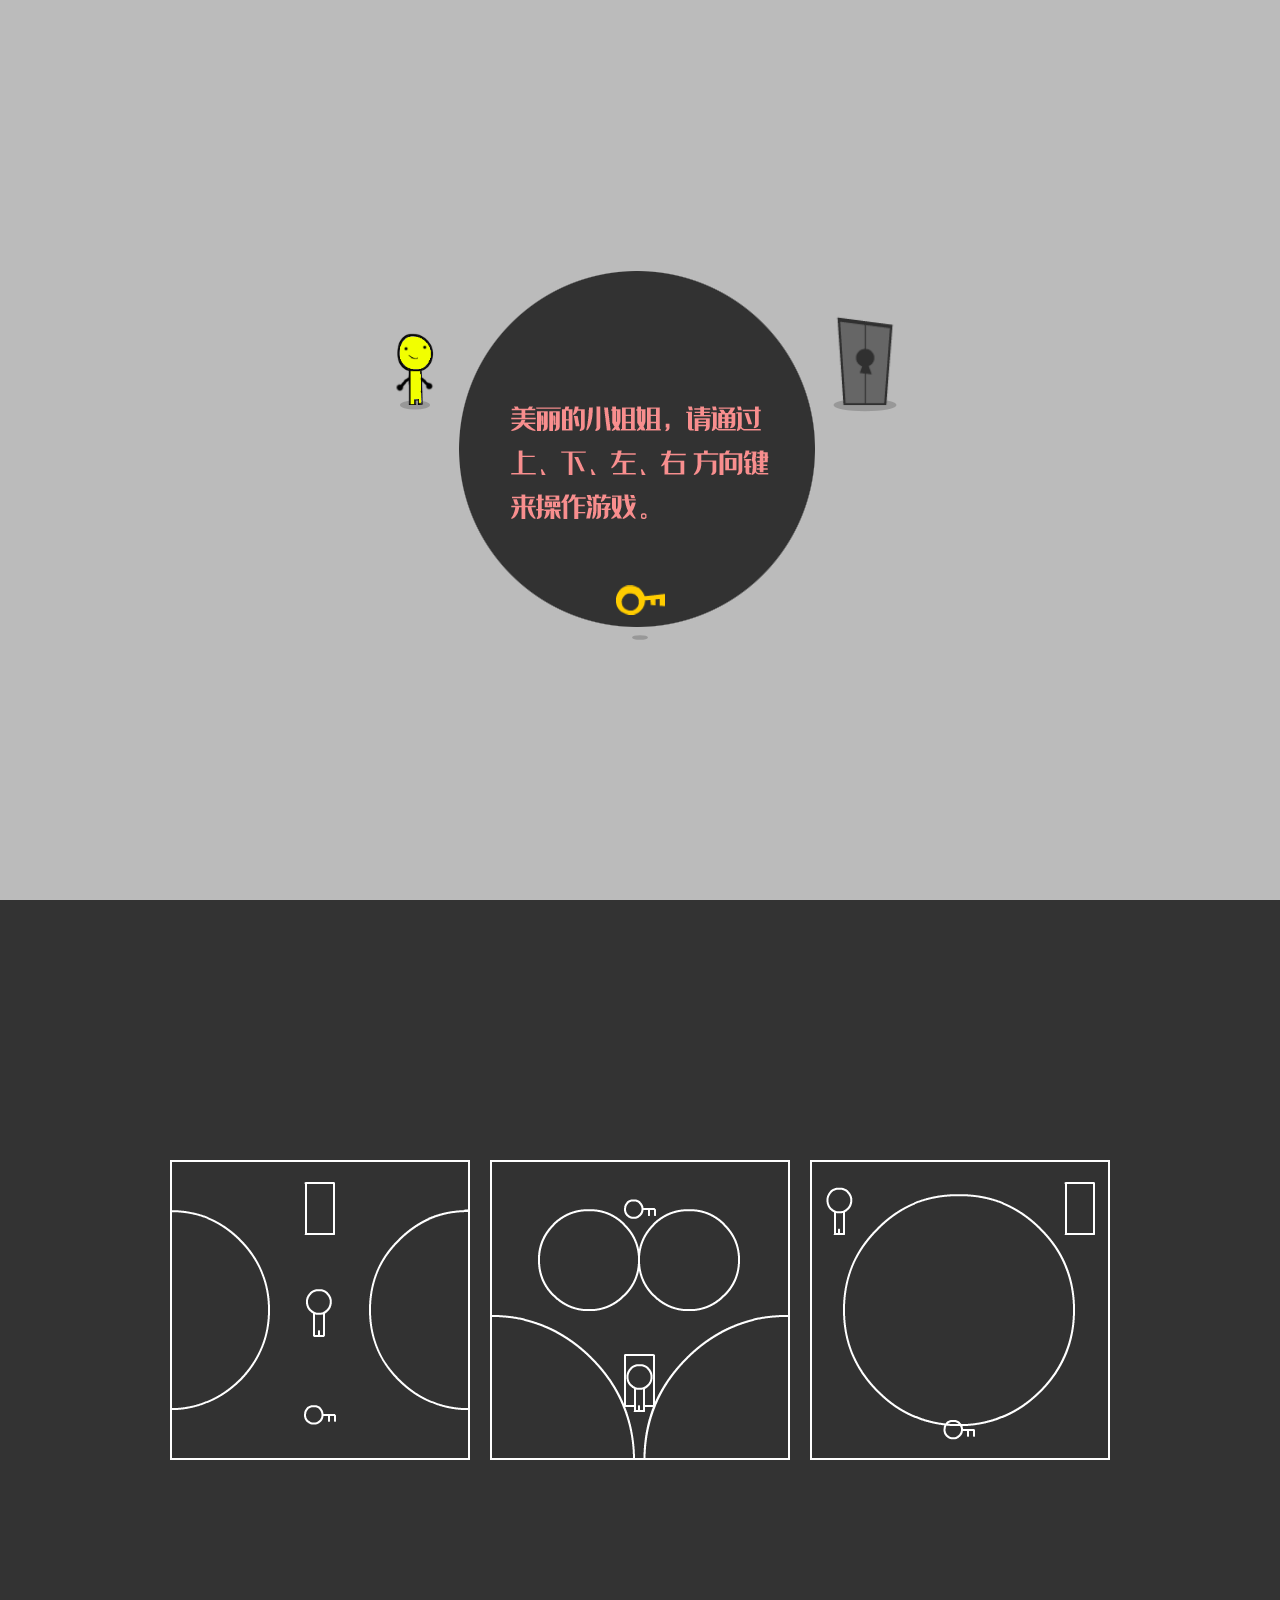
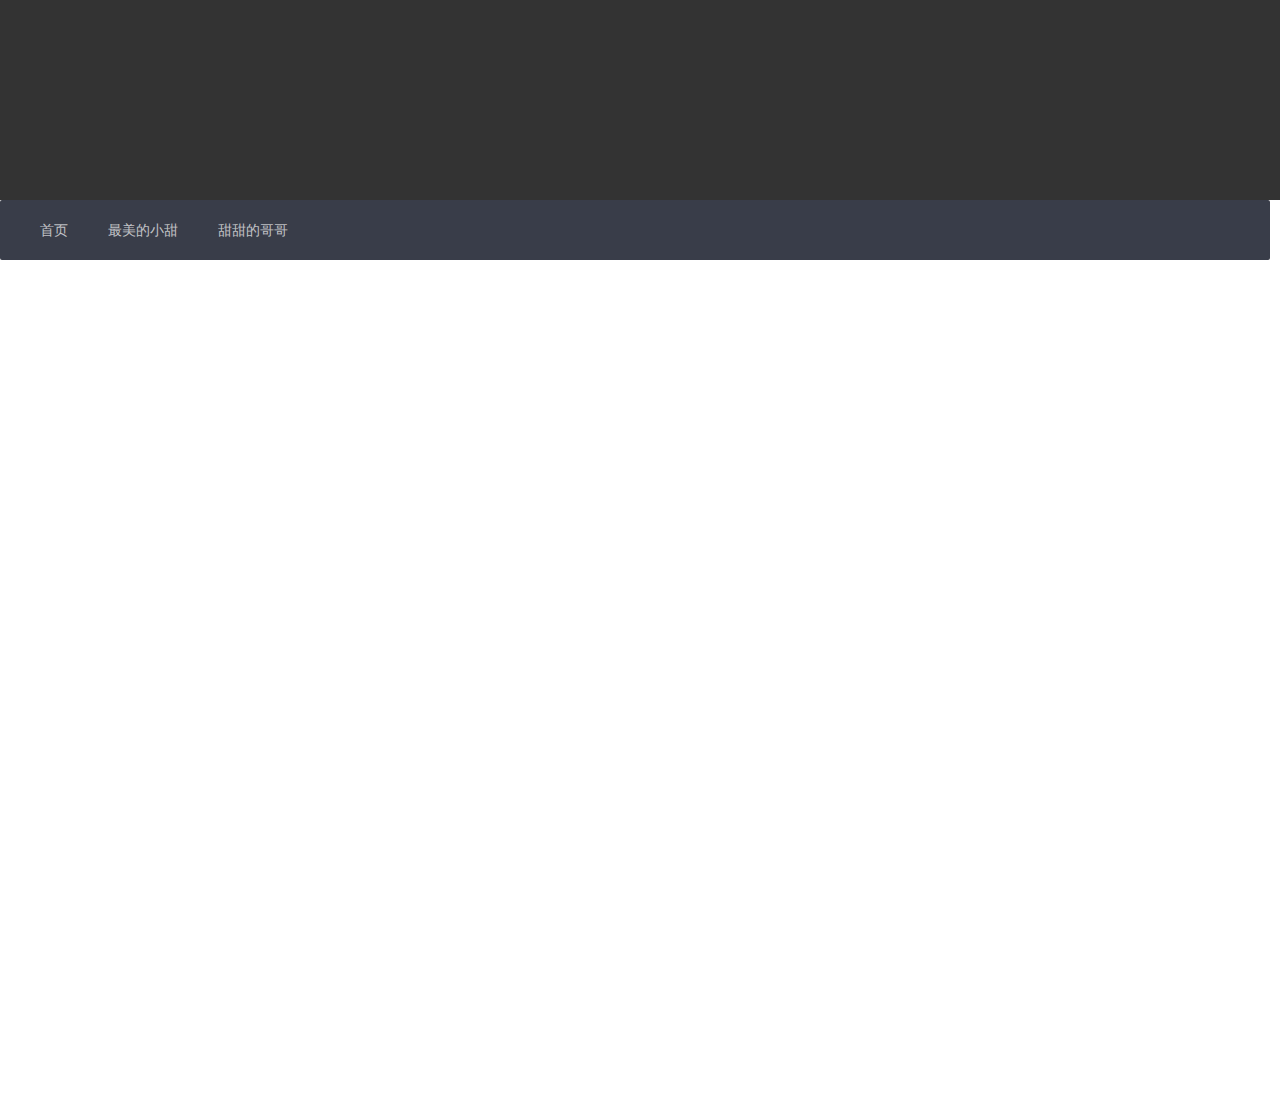
==== index.html @ affdd391 "🎉完成网站的第一天" ====
<!DOCTYPE html>
<html lang="en">

<head>
  <meta charset="UTF-8" />
  <meta http-equiv="X-UA-Compatible" content="IE=edge" />
  <meta name="viewport" content="width=device-width, initial-scale=1.0" />
  <link rel="shortcut icon" href="./image/王馨怡logo.png" />
  <title>
    宇宙无敌天上地下绝无仅有的最最最最可爱到爆的大宝贝是最棒的王馨怡
  </title>
  <link rel="stylesheet" href="./css/global.css" />
  <link rel="stylesheet" href="lib/layui/css/layui.css" />
  <!-- 小游戏音效 -->
  <link rel="stylesheet" type="text/css" href="css/index.css">
  <script src="./lib/jquery.js"></script>
  <script src="./lib/layui/layui.js"></script>
  <style>
    body {
      width: 100%;
      height: 100vh;
    }
  </style>
</head>

<body>
  <div id="loading">
    <div>小游戏即将开始</div>
  </div>

  <div id="whole_container">

    <div id="screen_one">
      <canvas id="canvas_intro"></canvas>
    </div>

    <div id="screen_two">
      <div id="canvas_container">

        <canvas id="canvas_1" width="300" height="380"></canvas>
        <canvas id="canvas_2" width="300" height="380"></canvas>
        <canvas id="canvas_3" width="300" height="380" style="margin:0"></canvas>

        <div id="valentines_text"></div>
        <div id="rewind_text">回放中...</div>
        <div id="replay_text">播放...</div>

      </div>
    </div>
    <!-- 自定义页面 -->
    <div id="screen_three">

      <div id="end_container">
        <input style="display:none;" id="your_message"></input>
        <input style="display:none;" id="your_link"></input>
        <!-- 头部 -->
        <header>
          <ul class="layui-nav" lay-filter="demo" style="margin-right: 10px">
            <li class="layui-nav-item"><a href="javascript:;">首页</a></li>
            <li class="layui-nav-item"><a href="javascript:;">最美的小甜</a></li>
            <li class="layui-nav-item"><a href="javascript:;">甜甜的哥哥</a></li>
          </ul>
        </header>
        <!-- 内容区 -->
        <main></main>
      </div>
    </div>

  </div>

  <script>
    layui.use('element', function () {
      var element = layui.element
      //监听导航点击
      element.on('nav(demo)', function (elem) {
        console.log(elem) //得到当前点击的DOM对象
      })
    })
  </script>
  <script src="js/Key.js"></script>
  <script src="js/game.js"></script>
  <script src="js/popup.js"></script>
  <script src="js/soundjs-0.6.0.min.js"></script>
</body>

</html>
---- css/global.css ----
/*
* 1. 在所有浏览器中更正行高。 
* 2. 防止在i0S中更改方向后调整字体大小。
 */
 html {
  line-height: 1.15;
  /* 1 */
  -webkit-text-size-adjust: 100%;
  /* 2 */
}

/* Sections
   ========================================================================== */

/*
  * 在所有浏览器中删除边距。
 */
body {
  margin: 0;
}

/*
 * 在IE中一致地渲染`main`元素。
 */
main {
  display: block;
}

/*
  * 更正`section`中`h1`元素的字体大小和边距， 
  * Chrome，Firefox和Safari中的“文章”上下文。
 */
h1 {
  font-size: 2em;
  margin: 0.67em 0;
}

/* Grouping content
   ========================================================================== */

/*
  * 1.在 Firefox 中添加正确的框大小。 
  * 2.在Edge和IE中显示溢出。
 */
hr {
  box-sizing: content-box;
  /* 1 */
  height: 0;
  /* 1 */
  overflow: visible;
  /* 2 */
}

/*
  * 1.在所有浏览器中更正字体大小的继承和缩放。 
  * 2.在所有浏览器中更正奇数的“ em”字体大小。
 */
pre {
  font-family: monospace, monospace;
  /* 1 */
  font-size: 1em;
  /* 2 */
}

/* Text-level semantics
   ========================================================================== */

/*
 * 删除IE 10中活动链接上的灰色背景
 */
a {
  background-color: transparent;
}

/*
  * 1.移除Chrome 57-中的底部边框 
  * 2.在Chrome，Edge，IE，Opera和Safari中添加正确的文本修饰。
 */
abbr[title] {
  border-bottom: none;
  /* 1 */
  text-decoration: underline;
  /* 2 */
  text-decoration: underline dotted;
  /* 2 */
}

/*
 * 在Chrome，Edge和Safari中添加正确的字体粗细。
 */
b,
strong {
  font-weight: bolder;
}

/*
  * 1.在所有浏览器中更正字体大小的继承和缩放。 
  * 2.在所有浏览器中更正奇数的“ em”字体大小。
 */
code,
kbd,
samp {
  font-family: monospace, monospace;
  /* 1 */
  font-size: 1em;
  /* 2 */
}

/**
 * 在所有浏览器中添加正确的字体大小。
 */
small {
  font-size: 80%;
}

/*
  * 防止`sub`和`sup`元素影响行的高度 
  * 所有浏览器。
 */
sub,
sup {
  font-size: 75%;
  line-height: 0;
  position: relative;
  vertical-align: baseline;
}

sub {
  bottom: -0.25em;
}

sup {
  top: -0.5em;
}

/* Embedded content
   ========================================================================== */

/*
 * 删除IE 10中链接内的图像上的边框。
 */
img {
  border-style: none;
}

/* Forms
   ========================================================================== */

/*
  * 1.在所有浏览器中更改字体样式。 
  * 2.删除Firefox和Safari中的边距。
 */
button,
input,
optgroup,
select,
textarea {
  font-family: inherit;
  /* 1 */
  font-size: 100%;
  /* 1 */
  line-height: 1.15;
  /* 1 */
  margin: 0;
  /* 2 */
}

/*
  * 显示IE中的溢出。 
  * 1.在Edge中显示溢出
 */
button,
input {
  /* 1 */
  overflow: visible;
}

/*
  * 删除Edge，Firefox和IE中文本转换的继承。 
  * 1.删除Firefox中文本转换的继承。
 */
button,
select {
  /* 1 */
  text-transform: none;
}

/*
 * 纠正无法在iOS和Safari中设置可点击类型的样式的问题。
 */
button,
[type="button"],
[type="reset"],
[type="submit"] {
  -webkit-appearance: button;
}

/*
 * 在Firefox中删除内部边框和填充。
 */
button::-moz-focus-inner,
[type="button"]::-moz-focus-inner,
[type="reset"]::-moz-focus-inner,
[type="submit"]::-moz-focus-inner {
  border-style: none;
  padding: 0;
}

/*
 * 恢复以前的规则未设置的焦点样式。
 */
button:-moz-focusring,
[type="button"]:-moz-focusring,
[type="reset"]:-moz-focusring,
[type="submit"]:-moz-focusring {
  outline: 1px dotted ButtonText;
}

/*
 * 更正Firefox中的填充。
 */
fieldset {
  padding: 0.35em 0.75em 0.625em;
}

/*
  * 1.更正Edge和IE中的文字换行。 
  * 2.纠正IE中来自“ fieldset”元素的颜色继承。 
  * 3.删除填充，使开发人员在归零时不会被抓住 
  * 所有浏览器中的`fieldset`元素。
 */
legend {
  box-sizing: border-box;
  /* 1 */
  color: inherit;
  /* 2 */
  display: table;
  /* 1 */
  max-width: 100%;
  /* 1 */
  padding: 0;
  /* 3 */
  white-space: normal;
  /* 1 */
}

/*
 * 在Chrome，Firefox和Opera中添加正确的垂直对齐方式。
 */
progress {
  vertical-align: baseline;
}

/*
 * 删除IE 10+中的默认垂直滚动条
 */
textarea {
  overflow: auto;
}

/*
  * 1.在IE 10中添加正确的框大小。 
  * 2.删除IE 10中的填充。
 */
[type="checkbox"],
[type="radio"] {
  box-sizing: border-box;
  /* 1 */
  padding: 0;
  /* 2 */
}

/*
 * 在Chrome中更正递增和递减按钮的光标样式。
 */
[type="number"]::-webkit-inner-spin-button,
[type="number"]::-webkit-outer-spin-button {
  height: auto;
}

/*
  * 1.纠正Chrome和Safari中的奇怪外观。 
  * 2.在Safari中更正轮廓样式。
 */
[type="search"] {
  -webkit-appearance: textfield;
  /* 1 */
  outline-offset: -2px;
  /* 2 */
}

/*
 * 在macOS上的Chrome和Safari中删除内部填充
 */
[type="search"]::-webkit-search-decoration {
  -webkit-appearance: none;
}

/*
  * 1.纠正了无法在iOS和Safari中设置可点击类型的样式的问题。 
  * 2.在Safari中将字体属性更改为`inherit`
 */
::-webkit-file-upload-button {
  -webkit-appearance: button;
  /* 1 */
  font: inherit;
  /* 2 */
}

/* Interactive
   ========================================================================== */

/*
 * 在Edge，IE 10+和Firefox中添加正确的显示.
 */
details {
  display: block;
}

/*
 * 在所有浏览器中添加正确的显示.
 */
summary {
  display: list-item;
}

/* Misc
   ========================================================================== */

/*
 * 在IE 10+中添加正确的显示
 */
template {
  display: none;
}

/*
 * 在IE 10中添加正确的显示。
 */
[hidden] {
  display: none;
}
---- lib/layui/css/layui.css ----
/** layui-v2.5.7 MIT License */
 .layui-inline,img{display:inline-block;vertical-align:middle}h1,h2,h3,h4,h5,h6{font-weight:400}.layui-edge,.layui-header,.layui-inline,.layui-main{position:relative}.layui-body,.layui-edge,.layui-elip{overflow:hidden}.layui-btn,.layui-edge,.layui-inline,img{vertical-align:middle}.layui-btn,.layui-disabled,.layui-icon,.layui-unselect{-moz-user-select:none;-webkit-user-select:none;-ms-user-select:none}.layui-elip,.layui-form-checkbox span,.layui-form-pane .layui-form-label{text-overflow:ellipsis;white-space:nowrap}.layui-breadcrumb,.layui-tree-btnGroup{visibility:hidden}blockquote,body,button,dd,div,dl,dt,form,h1,h2,h3,h4,h5,h6,input,li,ol,p,pre,td,textarea,th,ul{margin:0;padding:0;-webkit-tap-highlight-color:rgba(0,0,0,0)}a:active,a:hover{outline:0}img{border:none}li{list-style:none}table{border-collapse:collapse;border-spacing:0}h4,h5,h6{font-size:100%}button,input,optgroup,option,select,textarea{font-family:inherit;font-size:inherit;font-style:inherit;font-weight:inherit;outline:0}pre{white-space:pre-wrap;white-space:-moz-pre-wrap;white-space:-pre-wrap;white-space:-o-pre-wrap;word-wrap:break-word}body{line-height:24px;font:14px Helvetica Neue,Helvetica,PingFang SC,Tahoma,Arial,sans-serif}hr{height:1px;margin:10px 0;border:0;clear:both}a{color:#333;text-decoration:none}a:hover{color:#777}a cite{font-style:normal;*cursor:pointer}.layui-border-box,.layui-border-box *{box-sizing:border-box}.layui-box,.layui-box *{box-sizing:content-box}.layui-clear{clear:both;*zoom:1}.layui-clear:after{content:'\20';clear:both;*zoom:1;display:block;height:0}.layui-inline{*display:inline;*zoom:1}.layui-edge{display:inline-block;width:0;height:0;border-width:6px;border-style:dashed;border-color:transparent}.layui-edge-top{top:-4px;border-bottom-color:#999;border-bottom-style:solid}.layui-edge-right{border-left-color:#999;border-left-style:solid}.layui-edge-bottom{top:2px;border-top-color:#999;border-top-style:solid}.layui-edge-left{border-right-color:#999;border-right-style:solid}.layui-disabled,.layui-disabled:hover{color:#d2d2d2!important;cursor:not-allowed!important}.layui-circle{border-radius:100%}.layui-show{display:block!important}.layui-hide{display:none!important}@font-face{font-family:layui-icon;src:url(../font/iconfont.eot?v=256);src:url(../font/iconfont.eot?v=256#iefix) format('embedded-opentype'),url(../font/iconfont.woff2?v=256) format('woff2'),url(../font/iconfont.woff?v=256) format('woff'),url(../font/iconfont.ttf?v=256) format('truetype'),url(../font/iconfont.svg?v=256#layui-icon) format('svg')}.layui-icon{font-family:layui-icon!important;font-size:16px;font-style:normal;-webkit-font-smoothing:antialiased;-moz-osx-font-smoothing:grayscale}.layui-icon-reply-fill:before{content:"\e611"}.layui-icon-set-fill:before{content:"\e614"}.layui-icon-menu-fill:before{content:"\e60f"}.layui-icon-search:before{content:"\e615"}.layui-icon-share:before{content:"\e641"}.layui-icon-set-sm:before{content:"\e620"}.layui-icon-engine:before{content:"\e628"}.layui-icon-close:before{content:"\1006"}.layui-icon-close-fill:before{content:"\1007"}.layui-icon-chart-screen:before{content:"\e629"}.layui-icon-star:before{content:"\e600"}.layui-icon-circle-dot:before{content:"\e617"}.layui-icon-chat:before{content:"\e606"}.layui-icon-release:before{content:"\e609"}.layui-icon-list:before{content:"\e60a"}.layui-icon-chart:before{content:"\e62c"}.layui-icon-ok-circle:before{content:"\1005"}.layui-icon-layim-theme:before{content:"\e61b"}.layui-icon-table:before{content:"\e62d"}.layui-icon-right:before{content:"\e602"}.layui-icon-left:before{content:"\e603"}.layui-icon-cart-simple:before{content:"\e698"}.layui-icon-face-cry:before{content:"\e69c"}.layui-icon-face-smile:before{content:"\e6af"}.layui-icon-survey:before{content:"\e6b2"}.layui-icon-tree:before{content:"\e62e"}.layui-icon-ie:before{content:"\e7bb"}.layui-icon-upload-circle:before{content:"\e62f"}.layui-icon-add-circle:before{content:"\e61f"}.layui-icon-download-circle:before{content:"\e601"}.layui-icon-templeate-1:before{content:"\e630"}.layui-icon-util:before{content:"\e631"}.layui-icon-face-surprised:before{content:"\e664"}.layui-icon-edit:before{content:"\e642"}.layui-icon-speaker:before{content:"\e645"}.layui-icon-down:before{content:"\e61a"}.layui-icon-file:before{content:"\e621"}.layui-icon-layouts:before{content:"\e632"}.layui-icon-rate-half:before{content:"\e6c9"}.layui-icon-add-circle-fine:before{content:"\e608"}.layui-icon-prev-circle:before{content:"\e633"}.layui-icon-read:before{content:"\e705"}.layui-icon-404:before{content:"\e61c"}.layui-icon-carousel:before{content:"\e634"}.layui-icon-help:before{content:"\e607"}.layui-icon-code-circle:before{content:"\e635"}.layui-icon-windows:before{content:"\e67f"}.layui-icon-water:before{content:"\e636"}.layui-icon-username:before{content:"\e66f"}.layui-icon-find-fill:before{content:"\e670"}.layui-icon-about:before{content:"\e60b"}.layui-icon-location:before{content:"\e715"}.layui-icon-up:before{content:"\e619"}.layui-icon-pause:before{content:"\e651"}.layui-icon-date:before{content:"\e637"}.layui-icon-layim-uploadfile:before{content:"\e61d"}.layui-icon-delete:before{content:"\e640"}.layui-icon-play:before{content:"\e652"}.layui-icon-top:before{content:"\e604"}.layui-icon-firefox:before{content:"\e686"}.layui-icon-friends:before{content:"\e612"}.layui-icon-refresh-3:before{content:"\e9aa"}.layui-icon-ok:before{content:"\e605"}.layui-icon-layer:before{content:"\e638"}.layui-icon-face-smile-fine:before{content:"\e60c"}.layui-icon-dollar:before{content:"\e659"}.layui-icon-group:before{content:"\e613"}.layui-icon-layim-download:before{content:"\e61e"}.layui-icon-picture-fine:before{content:"\e60d"}.layui-icon-link:before{content:"\e64c"}.layui-icon-diamond:before{content:"\e735"}.layui-icon-log:before{content:"\e60e"}.layui-icon-key:before{content:"\e683"}.layui-icon-rate-solid:before{content:"\e67a"}.layui-icon-fonts-del:before{content:"\e64f"}.layui-icon-unlink:before{content:"\e64d"}.layui-icon-fonts-clear:before{content:"\e639"}.layui-icon-triangle-r:before{content:"\e623"}.layui-icon-circle:before{content:"\e63f"}.layui-icon-radio:before{content:"\e643"}.layui-icon-align-center:before{content:"\e647"}.layui-icon-align-right:before{content:"\e648"}.layui-icon-align-left:before{content:"\e649"}.layui-icon-loading-1:before{content:"\e63e"}.layui-icon-return:before{content:"\e65c"}.layui-icon-fonts-strong:before{content:"\e62b"}.layui-icon-upload:before{content:"\e67c"}.layui-icon-dialogue:before{content:"\e63a"}.layui-icon-video:before{content:"\e6ed"}.layui-icon-headset:before{content:"\e6fc"}.layui-icon-cellphone-fine:before{content:"\e63b"}.layui-icon-add-1:before{content:"\e654"}.layui-icon-face-smile-b:before{content:"\e650"}.layui-icon-fonts-html:before{content:"\e64b"}.layui-icon-screen-full:before{content:"\e622"}.layui-icon-form:before{content:"\e63c"}.layui-icon-cart:before{content:"\e657"}.layui-icon-camera-fill:before{content:"\e65d"}.layui-icon-tabs:before{content:"\e62a"}.layui-icon-heart-fill:before{content:"\e68f"}.layui-icon-fonts-code:before{content:"\e64e"}.layui-icon-ios:before{content:"\e680"}.layui-icon-at:before{content:"\e687"}.layui-icon-fire:before{content:"\e756"}.layui-icon-set:before{content:"\e716"}.layui-icon-fonts-u:before{content:"\e646"}.layui-icon-triangle-d:before{content:"\e625"}.layui-icon-tips:before{content:"\e702"}.layui-icon-picture:before{content:"\e64a"}.layui-icon-more-vertical:before{content:"\e671"}.layui-icon-bluetooth:before{content:"\e689"}.layui-icon-flag:before{content:"\e66c"}.layui-icon-loading:before{content:"\e63d"}.layui-icon-fonts-i:before{content:"\e644"}.layui-icon-refresh-1:before{content:"\e666"}.layui-icon-rmb:before{content:"\e65e"}.layui-icon-addition:before{content:"\e624"}.layui-icon-home:before{content:"\e68e"}.layui-icon-time:before{content:"\e68d"}.layui-icon-user:before{content:"\e770"}.layui-icon-notice:before{content:"\e667"}.layui-icon-chrome:before{content:"\e68a"}.layui-icon-edge:before{content:"\e68b"}.layui-icon-login-weibo:before{content:"\e675"}.layui-icon-voice:before{content:"\e688"}.layui-icon-upload-drag:before{content:"\e681"}.layui-icon-login-qq:before{content:"\e676"}.layui-icon-snowflake:before{content:"\e6b1"}.layui-icon-heart:before{content:"\e68c"}.layui-icon-logout:before{content:"\e682"}.layui-icon-file-b:before{content:"\e655"}.layui-icon-template:before{content:"\e663"}.layui-icon-transfer:before{content:"\e691"}.layui-icon-auz:before{content:"\e672"}.layui-icon-console:before{content:"\e665"}.layui-icon-app:before{content:"\e653"}.layui-icon-prev:before{content:"\e65a"}.layui-icon-website:before{content:"\e7ae"}.layui-icon-next:before{content:"\e65b"}.layui-icon-component:before{content:"\e857"}.layui-icon-android:before{content:"\e684"}.layui-icon-more:before{content:"\e65f"}.layui-icon-login-wechat:before{content:"\e677"}.layui-icon-shrink-right:before{content:"\e668"}.layui-icon-spread-left:before{content:"\e66b"}.layui-icon-camera:before{content:"\e660"}.layui-icon-note:before{content:"\e66e"}.layui-icon-refresh:before{content:"\e669"}.layui-icon-female:before{content:"\e661"}.layui-icon-male:before{content:"\e662"}.layui-icon-screen-restore:before{content:"\e758"}.layui-icon-password:before{content:"\e673"}.layui-icon-senior:before{content:"\e674"}.layui-icon-theme:before{content:"\e66a"}.layui-icon-tread:before{content:"\e6c5"}.layui-icon-praise:before{content:"\e6c6"}.layui-icon-star-fill:before{content:"\e658"}.layui-icon-rate:before{content:"\e67b"}.layui-icon-template-1:before{content:"\e656"}.layui-icon-vercode:before{content:"\e679"}.layui-icon-service:before{content:"\e626"}.layui-icon-cellphone:before{content:"\e678"}.layui-icon-print:before{content:"\e66d"}.layui-icon-cols:before{content:"\e610"}.layui-icon-wifi:before{content:"\e7e0"}.layui-icon-export:before{content:"\e67d"}.layui-icon-rss:before{content:"\e808"}.layui-icon-slider:before{content:"\e714"}.layui-icon-email:before{content:"\e618"}.layui-icon-subtraction:before{content:"\e67e"}.layui-icon-mike:before{content:"\e6dc"}.layui-icon-light:before{content:"\e748"}.layui-icon-gift:before{content:"\e627"}.layui-icon-mute:before{content:"\e685"}.layui-icon-reduce-circle:before{content:"\e616"}.layui-icon-music:before{content:"\e690"}.layui-main{width:1140px;margin:0 auto}.layui-header{z-index:1000;height:60px}.layui-header a:hover{transition:all .5s;-webkit-transition:all .5s}.layui-side{position:fixed;left:0;top:0;bottom:0;z-index:999;width:200px;overflow-x:hidden}.layui-side-scroll{position:relative;width:220px;height:100%;overflow-x:hidden}.layui-body{position:absolute;left:200px;right:0;top:0;bottom:0;z-index:998;width:auto;overflow-y:auto;box-sizing:border-box}.layui-layout-body{overflow:hidden}.layui-layout-admin .layui-header{background-color:#23262E}.layui-layout-admin .layui-side{top:60px;width:200px;overflow-x:hidden}.layui-layout-admin .layui-body{position:fixed;top:60px;bottom:44px}.layui-layout-admin .layui-main{width:auto;margin:0 15px}.layui-layout-admin .layui-footer{position:fixed;left:200px;right:0;bottom:0;height:44px;line-height:44px;padding:0 15px;background-color:#eee}.layui-layout-admin .layui-logo{position:absolute;left:0;top:0;width:200px;height:100%;line-height:60px;text-align:center;color:#009688;font-size:16px}.layui-layout-admin .layui-header .layui-nav{background:0 0}.layui-layout-left{position:absolute!important;left:200px;top:0}.layui-layout-right{position:absolute!important;right:0;top:0}.layui-container{position:relative;margin:0 auto;padding:0 15px;box-sizing:border-box}.layui-fluid{position:relative;margin:0 auto;padding:0 15px}.layui-row:after,.layui-row:before{content:'';display:block;clear:both}.layui-col-lg1,.layui-col-lg10,.layui-col-lg11,.layui-col-lg12,.layui-col-lg2,.layui-col-lg3,.layui-col-lg4,.layui-col-lg5,.layui-col-lg6,.layui-col-lg7,.layui-col-lg8,.layui-col-lg9,.layui-col-md1,.layui-col-md10,.layui-col-md11,.layui-col-md12,.layui-col-md2,.layui-col-md3,.layui-col-md4,.layui-col-md5,.layui-col-md6,.layui-col-md7,.layui-col-md8,.layui-col-md9,.layui-col-sm1,.layui-col-sm10,.layui-col-sm11,.layui-col-sm12,.layui-col-sm2,.layui-col-sm3,.layui-col-sm4,.layui-col-sm5,.layui-col-sm6,.layui-col-sm7,.layui-col-sm8,.layui-col-sm9,.layui-col-xs1,.layui-col-xs10,.layui-col-xs11,.layui-col-xs12,.layui-col-xs2,.layui-col-xs3,.layui-col-xs4,.layui-col-xs5,.layui-col-xs6,.layui-col-xs7,.layui-col-xs8,.layui-col-xs9{position:relative;display:block;box-sizing:border-box}.layui-col-xs1,.layui-col-xs10,.layui-col-xs11,.layui-col-xs12,.layui-col-xs2,.layui-col-xs3,.layui-col-xs4,.layui-col-xs5,.layui-col-xs6,.layui-col-xs7,.layui-col-xs8,.layui-col-xs9{float:left}.layui-col-xs1{width:8.33333333%}.layui-col-xs2{width:16.66666667%}.layui-col-xs3{width:25%}.layui-col-xs4{width:33.33333333%}.layui-col-xs5{width:41.66666667%}.layui-col-xs6{width:50%}.layui-col-xs7{width:58.33333333%}.layui-col-xs8{width:66.66666667%}.layui-col-xs9{width:75%}.layui-col-xs10{width:83.33333333%}.layui-col-xs11{width:91.66666667%}.layui-col-xs12{width:100%}.layui-col-xs-offset1{margin-left:8.33333333%}.layui-col-xs-offset2{margin-left:16.66666667%}.layui-col-xs-offset3{margin-left:25%}.layui-col-xs-offset4{margin-left:33.33333333%}.layui-col-xs-offset5{margin-left:41.66666667%}.layui-col-xs-offset6{margin-left:50%}.layui-col-xs-offset7{margin-left:58.33333333%}.layui-col-xs-offset8{margin-left:66.66666667%}.layui-col-xs-offset9{margin-left:75%}.layui-col-xs-offset10{margin-left:83.33333333%}.layui-col-xs-offset11{margin-left:91.66666667%}.layui-col-xs-offset12{margin-left:100%}@media screen and (max-width:768px){.layui-hide-xs{display:none!important}.layui-show-xs-block{display:block!important}.layui-show-xs-inline{display:inline!important}.layui-show-xs-inline-block{display:inline-block!important}}@media screen and (min-width:768px){.layui-container{width:750px}.layui-hide-sm{display:none!important}.layui-show-sm-block{display:block!important}.layui-show-sm-inline{display:inline!important}.layui-show-sm-inline-block{display:inline-block!important}.layui-col-sm1,.layui-col-sm10,.layui-col-sm11,.layui-col-sm12,.layui-col-sm2,.layui-col-sm3,.layui-col-sm4,.layui-col-sm5,.layui-col-sm6,.layui-col-sm7,.layui-col-sm8,.layui-col-sm9{float:left}.layui-col-sm1{width:8.33333333%}.layui-col-sm2{width:16.66666667%}.layui-col-sm3{width:25%}.layui-col-sm4{width:33.33333333%}.layui-col-sm5{width:41.66666667%}.layui-col-sm6{width:50%}.layui-col-sm7{width:58.33333333%}.layui-col-sm8{width:66.66666667%}.layui-col-sm9{width:75%}.layui-col-sm10{width:83.33333333%}.layui-col-sm11{width:91.66666667%}.layui-col-sm12{width:100%}.layui-col-sm-offset1{margin-left:8.33333333%}.layui-col-sm-offset2{margin-left:16.66666667%}.layui-col-sm-offset3{margin-left:25%}.layui-col-sm-offset4{margin-left:33.33333333%}.layui-col-sm-offset5{margin-left:41.66666667%}.layui-col-sm-offset6{margin-left:50%}.layui-col-sm-offset7{margin-left:58.33333333%}.layui-col-sm-offset8{margin-left:66.66666667%}.layui-col-sm-offset9{margin-left:75%}.layui-col-sm-offset10{margin-left:83.33333333%}.layui-col-sm-offset11{margin-left:91.66666667%}.layui-col-sm-offset12{margin-left:100%}}@media screen and (min-width:992px){.layui-container{width:970px}.layui-hide-md{display:none!important}.layui-show-md-block{display:block!important}.layui-show-md-inline{display:inline!important}.layui-show-md-inline-block{display:inline-block!important}.layui-col-md1,.layui-col-md10,.layui-col-md11,.layui-col-md12,.layui-col-md2,.layui-col-md3,.layui-col-md4,.layui-col-md5,.layui-col-md6,.layui-col-md7,.layui-col-md8,.layui-col-md9{float:left}.layui-col-md1{width:8.33333333%}.layui-col-md2{width:16.66666667%}.layui-col-md3{width:25%}.layui-col-md4{width:33.33333333%}.layui-col-md5{width:41.66666667%}.layui-col-md6{width:50%}.layui-col-md7{width:58.33333333%}.layui-col-md8{width:66.66666667%}.layui-col-md9{width:75%}.layui-col-md10{width:83.33333333%}.layui-col-md11{width:91.66666667%}.layui-col-md12{width:100%}.layui-col-md-offset1{margin-left:8.33333333%}.layui-col-md-offset2{margin-left:16.66666667%}.layui-col-md-offset3{margin-left:25%}.layui-col-md-offset4{margin-left:33.33333333%}.layui-col-md-offset5{margin-left:41.66666667%}.layui-col-md-offset6{margin-left:50%}.layui-col-md-offset7{margin-left:58.33333333%}.layui-col-md-offset8{margin-left:66.66666667%}.layui-col-md-offset9{margin-left:75%}.layui-col-md-offset10{margin-left:83.33333333%}.layui-col-md-offset11{margin-left:91.66666667%}.layui-col-md-offset12{margin-left:100%}}@media screen and (min-width:1200px){.layui-container{width:1170px}.layui-hide-lg{display:none!important}.layui-show-lg-block{display:block!important}.layui-show-lg-inline{display:inline!important}.layui-show-lg-inline-block{display:inline-block!important}.layui-col-lg1,.layui-col-lg10,.layui-col-lg11,.layui-col-lg12,.layui-col-lg2,.layui-col-lg3,.layui-col-lg4,.layui-col-lg5,.layui-col-lg6,.layui-col-lg7,.layui-col-lg8,.layui-col-lg9{float:left}.layui-col-lg1{width:8.33333333%}.layui-col-lg2{width:16.66666667%}.layui-col-lg3{width:25%}.layui-col-lg4{width:33.33333333%}.layui-col-lg5{width:41.66666667%}.layui-col-lg6{width:50%}.layui-col-lg7{width:58.33333333%}.layui-col-lg8{width:66.66666667%}.layui-col-lg9{width:75%}.layui-col-lg10{width:83.33333333%}.layui-col-lg11{width:91.66666667%}.layui-col-lg12{width:100%}.layui-col-lg-offset1{margin-left:8.33333333%}.layui-col-lg-offset2{margin-left:16.66666667%}.layui-col-lg-offset3{margin-left:25%}.layui-col-lg-offset4{margin-left:33.33333333%}.layui-col-lg-offset5{margin-left:41.66666667%}.layui-col-lg-offset6{margin-left:50%}.layui-col-lg-offset7{margin-left:58.33333333%}.layui-col-lg-offset8{margin-left:66.66666667%}.layui-col-lg-offset9{margin-left:75%}.layui-col-lg-offset10{margin-left:83.33333333%}.layui-col-lg-offset11{margin-left:91.66666667%}.layui-col-lg-offset12{margin-left:100%}}.layui-col-space1{margin:-.5px}.layui-col-space1>*{padding:.5px}.layui-col-space2{margin:-1px}.layui-col-space2>*{padding:1px}.layui-col-space4{margin:-2px}.layui-col-space4>*{padding:2px}.layui-col-space5{margin:-2.5px}.layui-col-space5>*{padding:2.5px}.layui-col-space6{margin:-3px}.layui-col-space6>*{padding:3px}.layui-col-space8{margin:-4px}.layui-col-space8>*{padding:4px}.layui-col-space10{margin:-5px}.layui-col-space10>*{padding:5px}.layui-col-space12{margin:-6px}.layui-col-space12>*{padding:6px}.layui-col-space14{margin:-7px}.layui-col-space14>*{padding:7px}.layui-col-space15{margin:-7.5px}.layui-col-space15>*{padding:7.5px}.layui-col-space16{margin:-8px}.layui-col-space16>*{padding:8px}.layui-col-space18{margin:-9px}.layui-col-space18>*{padding:9px}.layui-col-space20{margin:-10px}.layui-col-space20>*{padding:10px}.layui-col-space22{margin:-11px}.layui-col-space22>*{padding:11px}.layui-col-space24{margin:-12px}.layui-col-space24>*{padding:12px}.layui-col-space25{margin:-12.5px}.layui-col-space25>*{padding:12.5px}.layui-col-space26{margin:-13px}.layui-col-space26>*{padding:13px}.layui-col-space28{margin:-14px}.layui-col-space28>*{padding:14px}.layui-col-space30{margin:-15px}.layui-col-space30>*{padding:15px}.layui-btn,.layui-input,.layui-select,.layui-textarea,.layui-upload-button{outline:0;-webkit-appearance:none;transition:all .3s;-webkit-transition:all .3s;box-sizing:border-box}.layui-elem-quote{margin-bottom:10px;padding:15px;line-height:22px;border-left:5px solid #009688;border-radius:0 2px 2px 0;background-color:#f2f2f2}.layui-quote-nm{border-style:solid;border-width:1px 1px 1px 5px;background:0 0}.layui-elem-field{margin-bottom:10px;padding:0;border-width:1px;border-style:solid}.layui-elem-field legend{margin-left:20px;padding:0 10px;font-size:20px;font-weight:300}.layui-field-title{margin:10px 0 20px;border-width:1px 0 0}.layui-field-box{padding:10px 15px}.layui-field-title .layui-field-box{padding:10px 0}.layui-progress{position:relative;height:6px;border-radius:20px;background-color:#e2e2e2}.layui-progress-bar{position:absolute;left:0;top:0;width:0;max-width:100%;height:6px;border-radius:20px;text-align:right;background-color:#5FB878;transition:all .3s;-webkit-transition:all .3s}.layui-progress-big,.layui-progress-big .layui-progress-bar{height:18px;line-height:18px}.layui-progress-text{position:relative;top:-20px;line-height:18px;font-size:12px;color:#666}.layui-progress-big .layui-progress-text{position:static;padding:0 10px;color:#fff}.layui-collapse{border-width:1px;border-style:solid;border-radius:2px}.layui-colla-content,.layui-colla-item{border-top-width:1px;border-top-style:solid}.layui-colla-item:first-child{border-top:none}.layui-colla-title{position:relative;height:42px;line-height:42px;padding:0 15px 0 35px;color:#333;background-color:#f2f2f2;cursor:pointer;font-size:14px;overflow:hidden}.layui-colla-content{display:none;padding:10px 15px;line-height:22px;color:#666}.layui-colla-icon{position:absolute;left:15px;top:0;font-size:14px}.layui-card{margin-bottom:15px;border-radius:2px;background-color:#fff;box-shadow:0 1px 2px 0 rgba(0,0,0,.05)}.layui-card:last-child{margin-bottom:0}.layui-card-header{position:relative;height:42px;line-height:42px;padding:0 15px;border-bottom:1px solid #f6f6f6;color:#333;border-radius:2px 2px 0 0;font-size:14px}.layui-bg-black,.layui-bg-blue,.layui-bg-cyan,.layui-bg-green,.layui-bg-orange,.layui-bg-red{color:#fff!important}.layui-card-body{position:relative;padding:10px 15px;line-height:24px}.layui-card-body[pad15]{padding:15px}.layui-card-body[pad20]{padding:20px}.layui-card-body .layui-table{margin:5px 0}.layui-card .layui-tab{margin:0}.layui-panel-window{position:relative;padding:15px;border-radius:0;border-top:5px solid #E6E6E6;background-color:#fff}.layui-auxiliar-moving{position:fixed;left:0;right:0;top:0;bottom:0;width:100%;height:100%;background:0 0;z-index:9999999999}.layui-form-label,.layui-form-mid,.layui-form-select,.layui-input-block,.layui-input-inline,.layui-textarea{position:relative}.layui-bg-red{background-color:#FF5722!important}.layui-bg-orange{background-color:#FFB800!important}.layui-bg-green{background-color:#009688!important}.layui-bg-cyan{background-color:#2F4056!important}.layui-bg-blue{background-color:#1E9FFF!important}.layui-bg-black{background-color:#393D49!important}.layui-bg-gray{background-color:#eee!important;color:#666!important}.layui-badge-rim,.layui-colla-content,.layui-colla-item,.layui-collapse,.layui-elem-field,.layui-form-pane .layui-form-item[pane],.layui-form-pane .layui-form-label,.layui-input,.layui-layedit,.layui-layedit-tool,.layui-quote-nm,.layui-select,.layui-tab-bar,.layui-tab-card,.layui-tab-title,.layui-tab-title .layui-this:after,.layui-textarea{border-color:#e6e6e6}.layui-timeline-item:before,hr{background-color:#e6e6e6}.layui-text{line-height:22px;font-size:14px;color:#666}.layui-text h1,.layui-text h2,.layui-text h3{font-weight:500;color:#333}.layui-text h1{font-size:30px}.layui-text h2{font-size:24px}.layui-text h3{font-size:18px}.layui-text a:not(.layui-btn){color:#01AAED}.layui-text a:not(.layui-btn):hover{text-decoration:underline}.layui-text ul{padding:5px 0 5px 15px}.layui-text ul li{margin-top:5px;list-style-type:disc}.layui-text em,.layui-word-aux{color:#999!important;padding-left:5px!important;padding-right:5px!important}.layui-btn{display:inline-block;height:38px;line-height:38px;padding:0 18px;background-color:#009688;color:#fff;white-space:nowrap;text-align:center;font-size:14px;border:none;border-radius:2px;cursor:pointer}.layui-btn:hover{opacity:.8;filter:alpha(opacity=80);color:#fff}.layui-btn:active{opacity:1;filter:alpha(opacity=100)}.layui-btn+.layui-btn{margin-left:10px}.layui-btn-container{font-size:0}.layui-btn-container .layui-btn{margin-right:10px;margin-bottom:10px}.layui-btn-container .layui-btn+.layui-btn{margin-left:0}.layui-table .layui-btn-container .layui-btn{margin-bottom:9px}.layui-btn-radius{border-radius:100px}.layui-btn .layui-icon{margin-right:3px;font-size:18px;vertical-align:bottom;vertical-align:middle\9}.layui-btn-primary{border:1px solid #C9C9C9;background-color:#fff;color:#555}.layui-btn-primary:hover{border-color:#009688;color:#333}.layui-btn-normal{background-color:#1E9FFF}.layui-btn-warm{background-color:#FFB800}.layui-btn-danger{background-color:#FF5722}.layui-btn-checked{background-color:#5FB878}.layui-btn-disabled,.layui-btn-disabled:active,.layui-btn-disabled:hover{border:1px solid #e6e6e6;background-color:#FBFBFB;color:#C9C9C9;cursor:not-allowed;opacity:1}.layui-btn-lg{height:44px;line-height:44px;padding:0 25px;font-size:16px}.layui-btn-sm{height:30px;line-height:30px;padding:0 10px;font-size:12px}.layui-btn-sm i{font-size:16px!important}.layui-btn-xs{height:22px;line-height:22px;padding:0 5px;font-size:12px}.layui-btn-xs i{font-size:14px!important}.layui-btn-group{display:inline-block;vertical-align:middle;font-size:0}.layui-btn-group .layui-btn{margin-left:0!important;margin-right:0!important;border-left:1px solid rgba(255,255,255,.5);border-radius:0}.layui-btn-group .layui-btn-primary{border-left:none}.layui-btn-group .layui-btn-primary:hover{border-color:#C9C9C9;color:#009688}.layui-btn-group .layui-btn:first-child{border-left:none;border-radius:2px 0 0 2px}.layui-btn-group .layui-btn-primary:first-child{border-left:1px solid #c9c9c9}.layui-btn-group .layui-btn:last-child{border-radius:0 2px 2px 0}.layui-btn-group .layui-btn+.layui-btn{margin-left:0}.layui-btn-group+.layui-btn-group{margin-left:10px}.layui-btn-fluid{width:100%}.layui-input,.layui-select,.layui-textarea{height:38px;line-height:1.3;line-height:38px\9;border-width:1px;border-style:solid;background-color:#fff;border-radius:2px}.layui-input::-webkit-input-placeholder,.layui-select::-webkit-input-placeholder,.layui-textarea::-webkit-input-placeholder{line-height:1.3}.layui-input,.layui-textarea{display:block;width:100%;padding-left:10px}.layui-input:hover,.layui-textarea:hover{border-color:#D2D2D2!important}.layui-input:focus,.layui-textarea:focus{border-color:#C9C9C9!important}.layui-textarea{min-height:100px;height:auto;line-height:20px;padding:6px 10px;resize:vertical}.layui-select{padding:0 10px}.layui-form input[type=checkbox],.layui-form input[type=radio],.layui-form select{display:none}.layui-form [lay-ignore]{display:initial}.layui-form-item{margin-bottom:15px;clear:both;*zoom:1}.layui-form-item:after{content:'\20';clear:both;*zoom:1;display:block;height:0}.layui-form-label{float:left;display:block;padding:9px 15px;width:80px;font-weight:400;line-height:20px;text-align:right}.layui-form-label-col{display:block;float:none;padding:9px 0;line-height:20px;text-align:left}.layui-form-item .layui-inline{margin-bottom:5px;margin-right:10px}.layui-input-block{margin-left:110px;min-height:36px}.layui-input-inline{display:inline-block;vertical-align:middle}.layui-form-item .layui-input-inline{float:left;width:190px;margin-right:10px}.layui-form-text .layui-input-inline{width:auto}.layui-form-mid{float:left;display:block;padding:9px 0!important;line-height:20px;margin-right:10px}.layui-form-danger+.layui-form-select .layui-input,.layui-form-danger:focus{border-color:#FF5722!important}.layui-form-select .layui-input{padding-right:30px;cursor:pointer}.layui-form-select .layui-edge{position:absolute;right:10px;top:50%;margin-top:-3px;cursor:pointer;border-width:6px;border-top-color:#c2c2c2;border-top-style:solid;transition:all .3s;-webkit-transition:all .3s}.layui-form-select dl{display:none;position:absolute;left:0;top:42px;padding:5px 0;z-index:899;min-width:100%;border:1px solid #d2d2d2;max-height:300px;overflow-y:auto;background-color:#fff;border-radius:2px;box-shadow:0 2px 4px rgba(0,0,0,.12);box-sizing:border-box}.layui-form-select dl dd,.layui-form-select dl dt{padding:0 10px;line-height:36px;white-space:nowrap;overflow:hidden;text-overflow:ellipsis}.layui-form-select dl dt{font-size:12px;color:#999}.layui-form-select dl dd{cursor:pointer}.layui-form-select dl dd:hover{background-color:#f2f2f2;-webkit-transition:.5s all;transition:.5s all}.layui-form-select .layui-select-group dd{padding-left:20px}.layui-form-select dl dd.layui-select-tips{padding-left:10px!important;color:#999}.layui-form-select dl dd.layui-this{background-color:#5FB878;color:#fff}.layui-form-checkbox,.layui-form-select dl dd.layui-disabled{background-color:#fff}.layui-form-selected dl{display:block}.layui-form-checkbox,.layui-form-checkbox *,.layui-form-switch{display:inline-block;vertical-align:middle}.layui-form-selected .layui-edge{margin-top:-9px;-webkit-transform:rotate(180deg);transform:rotate(180deg);margin-top:-3px\9}:root .layui-form-selected .layui-edge{margin-top:-9px\0/IE9}.layui-form-selectup dl{top:auto;bottom:42px}.layui-select-none{margin:5px 0;text-align:center;color:#999}.layui-select-disabled .layui-disabled{border-color:#eee!important}.layui-select-disabled .layui-edge{border-top-color:#d2d2d2}.layui-form-checkbox{position:relative;height:30px;line-height:30px;margin-right:10px;padding-right:30px;cursor:pointer;font-size:0;-webkit-transition:.1s linear;transition:.1s linear;box-sizing:border-box}.layui-form-checkbox span{padding:0 10px;height:100%;font-size:14px;border-radius:2px 0 0 2px;background-color:#d2d2d2;color:#fff;overflow:hidden}.layui-form-checkbox:hover span{background-color:#c2c2c2}.layui-form-checkbox i{position:absolute;right:0;top:0;width:30px;height:28px;border:1px solid #d2d2d2;border-left:none;border-radius:0 2px 2px 0;color:#fff;font-size:20px;text-align:center}.layui-form-checkbox:hover i{border-color:#c2c2c2;color:#c2c2c2}.layui-form-checked,.layui-form-checked:hover{border-color:#5FB878}.layui-form-checked span,.layui-form-checked:hover span{background-color:#5FB878}.layui-form-checked i,.layui-form-checked:hover i{color:#5FB878}.layui-form-item .layui-form-checkbox{margin-top:4px}.layui-form-checkbox[lay-skin=primary]{height:auto!important;line-height:normal!important;min-width:18px;min-height:18px;border:none!important;margin-right:0;padding-left:28px;padding-right:0;background:0 0}.layui-form-checkbox[lay-skin=primary] span{padding-left:0;padding-right:15px;line-height:18px;background:0 0;color:#666}.layui-form-checkbox[lay-skin=primary] i{right:auto;left:0;width:16px;height:16px;line-height:16px;border:1px solid #d2d2d2;font-size:12px;border-radius:2px;background-color:#fff;-webkit-transition:.1s linear;transition:.1s linear}.layui-form-checkbox[lay-skin=primary]:hover i{border-color:#5FB878;color:#fff}.layui-form-checked[lay-skin=primary] i{border-color:#5FB878!important;background-color:#5FB878;color:#fff}.layui-checkbox-disbaled[lay-skin=primary] span{background:0 0!important;color:#c2c2c2}.layui-checkbox-disbaled[lay-skin=primary]:hover i{border-color:#d2d2d2}.layui-form-item .layui-form-checkbox[lay-skin=primary]{margin-top:10px}.layui-form-switch{position:relative;height:22px;line-height:22px;min-width:35px;padding:0 5px;margin-top:8px;border:1px solid #d2d2d2;border-radius:20px;cursor:pointer;background-color:#fff;-webkit-transition:.1s linear;transition:.1s linear}.layui-form-switch i{position:absolute;left:5px;top:3px;width:16px;height:16px;border-radius:20px;background-color:#d2d2d2;-webkit-transition:.1s linear;transition:.1s linear}.layui-form-switch em{position:relative;top:0;width:25px;margin-left:21px;padding:0!important;text-align:center!important;color:#999!important;font-style:normal!important;font-size:12px}.layui-form-onswitch{border-color:#5FB878;background-color:#5FB878}.layui-checkbox-disbaled,.layui-checkbox-disbaled i{border-color:#e2e2e2!important}.layui-form-onswitch i{left:100%;margin-left:-21px;background-color:#fff}.layui-form-onswitch em{margin-left:5px;margin-right:21px;color:#fff!important}.layui-checkbox-disbaled span{background-color:#e2e2e2!important}.layui-checkbox-disbaled:hover i{color:#fff!important}[lay-radio]{display:none}.layui-form-radio,.layui-form-radio *{display:inline-block;vertical-align:middle}.layui-form-radio{line-height:28px;margin:6px 10px 0 0;padding-right:10px;cursor:pointer;font-size:0}.layui-form-radio *{font-size:14px}.layui-form-radio>i{margin-right:8px;font-size:22px;color:#c2c2c2}.layui-form-radio>i:hover,.layui-form-radioed>i{color:#5FB878}.layui-radio-disbaled>i{color:#e2e2e2!important}.layui-form-pane .layui-form-label{width:110px;padding:8px 15px;height:38px;line-height:20px;border-width:1px;border-style:solid;border-radius:2px 0 0 2px;text-align:center;background-color:#FBFBFB;overflow:hidden;box-sizing:border-box}.layui-form-pane .layui-input-inline{margin-left:-1px}.layui-form-pane .layui-input-block{margin-left:110px;left:-1px}.layui-form-pane .layui-input{border-radius:0 2px 2px 0}.layui-form-pane .layui-form-text .layui-form-label{float:none;width:100%;border-radius:2px;box-sizing:border-box;text-align:left}.layui-form-pane .layui-form-text .layui-input-inline{display:block;margin:0;top:-1px;clear:both}.layui-form-pane .layui-form-text .layui-input-block{margin:0;left:0;top:-1px}.layui-form-pane .layui-form-text .layui-textarea{min-height:100px;border-radius:0 0 2px 2px}.layui-form-pane .layui-form-checkbox{margin:4px 0 4px 10px}.layui-form-pane .layui-form-radio,.layui-form-pane .layui-form-switch{margin-top:6px;margin-left:10px}.layui-form-pane .layui-form-item[pane]{position:relative;border-width:1px;border-style:solid}.layui-form-pane .layui-form-item[pane] .layui-form-label{position:absolute;left:0;top:0;height:100%;border-width:0 1px 0 0}.layui-form-pane .layui-form-item[pane] .layui-input-inline{margin-left:110px}@media screen and (max-width:450px){.layui-form-item .layui-form-label{text-overflow:ellipsis;overflow:hidden;white-space:nowrap}.layui-form-item .layui-inline{display:block;margin-right:0;margin-bottom:20px;clear:both}.layui-form-item .layui-inline:after{content:'\20';clear:both;display:block;height:0}.layui-form-item .layui-input-inline{display:block;float:none;left:-3px;width:auto;margin:0 0 10px 112px}.layui-form-item .layui-input-inline+.layui-form-mid{margin-left:110px;top:-5px;padding:0}.layui-form-item .layui-form-checkbox{margin-right:5px;margin-bottom:5px}}.layui-layedit{border-width:1px;border-style:solid;border-radius:2px}.layui-layedit-tool{padding:3px 5px;border-bottom-width:1px;border-bottom-style:solid;font-size:0}.layedit-tool-fixed{position:fixed;top:0;border-top:1px solid #e2e2e2}.layui-layedit-tool .layedit-tool-mid,.layui-layedit-tool .layui-icon{display:inline-block;vertical-align:middle;text-align:center;font-size:14px}.layui-layedit-tool .layui-icon{position:relative;width:32px;height:30px;line-height:30px;margin:3px 5px;color:#777;cursor:pointer;border-radius:2px}.layui-layedit-tool .layui-icon:hover{color:#393D49}.layui-layedit-tool .layui-icon:active{color:#000}.layui-layedit-tool .layedit-tool-active{background-color:#e2e2e2;color:#000}.layui-layedit-tool .layui-disabled,.layui-layedit-tool .layui-disabled:hover{color:#d2d2d2;cursor:not-allowed}.layui-layedit-tool .layedit-tool-mid{width:1px;height:18px;margin:0 10px;background-color:#d2d2d2}.layedit-tool-html{width:50px!important;font-size:30px!important}.layedit-tool-b,.layedit-tool-code,.layedit-tool-help{font-size:16px!important}.layedit-tool-d,.layedit-tool-face,.layedit-tool-image,.layedit-tool-unlink{font-size:18px!important}.layedit-tool-image input{position:absolute;font-size:0;left:0;top:0;width:100%;height:100%;opacity:.01;filter:Alpha(opacity=1);cursor:pointer}.layui-layedit-iframe iframe{display:block;width:100%}#LAY_layedit_code{overflow:hidden}.layui-laypage{display:inline-block;*display:inline;*zoom:1;vertical-align:middle;margin:10px 0;font-size:0}.layui-laypage>a:first-child,.layui-laypage>a:first-child em{border-radius:2px 0 0 2px}.layui-laypage>a:last-child,.layui-laypage>a:last-child em{border-radius:0 2px 2px 0}.layui-laypage>:first-child{margin-left:0!important}.layui-laypage>:last-child{margin-right:0!important}.layui-laypage a,.layui-laypage button,.layui-laypage input,.layui-laypage select,.layui-laypage span{border:1px solid #e2e2e2}.layui-laypage a,.layui-laypage span{display:inline-block;*display:inline;*zoom:1;vertical-align:middle;padding:0 15px;height:28px;line-height:28px;margin:0 -1px 5px 0;background-color:#fff;color:#333;font-size:12px}.layui-flow-more a *,.layui-laypage input,.layui-table-view select[lay-ignore]{display:inline-block}.layui-laypage a:hover{color:#009688}.layui-laypage em{font-style:normal}.layui-laypage .layui-laypage-spr{color:#999;font-weight:700}.layui-laypage a{text-decoration:none}.layui-laypage .layui-laypage-curr{position:relative}.layui-laypage .layui-laypage-curr em{position:relative;color:#fff}.layui-laypage .layui-laypage-curr .layui-laypage-em{position:absolute;left:-1px;top:-1px;padding:1px;width:100%;height:100%;background-color:#009688}.layui-laypage-em{border-radius:2px}.layui-laypage-next em,.layui-laypage-prev em{font-family:Sim sun;font-size:16px}.layui-laypage .layui-laypage-count,.layui-laypage .layui-laypage-limits,.layui-laypage .layui-laypage-refresh,.layui-laypage .layui-laypage-skip{margin-left:10px;margin-right:10px;padding:0;border:none}.layui-laypage .layui-laypage-limits,.layui-laypage .layui-laypage-refresh{vertical-align:top}.layui-laypage .layui-laypage-refresh i{font-size:18px;cursor:pointer}.layui-laypage select{height:22px;padding:3px;border-radius:2px;cursor:pointer}.layui-laypage .layui-laypage-skip{height:30px;line-height:30px;color:#999}.layui-laypage button,.layui-laypage input{height:30px;line-height:30px;border-radius:2px;vertical-align:top;background-color:#fff;box-sizing:border-box}.layui-laypage input{width:40px;margin:0 10px;padding:0 3px;text-align:center}.layui-laypage input:focus,.layui-laypage select:focus{border-color:#009688!important}.layui-laypage button{margin-left:10px;padding:0 10px;cursor:pointer}.layui-table,.layui-table-view{margin:10px 0}.layui-flow-more{margin:10px 0;text-align:center;color:#999;font-size:14px}.layui-flow-more a{height:32px;line-height:32px}.layui-flow-more a *{vertical-align:top}.layui-flow-more a cite{padding:0 20px;border-radius:3px;background-color:#eee;color:#333;font-style:normal}.layui-flow-more a cite:hover{opacity:.8}.layui-flow-more a i{font-size:30px;color:#737383}.layui-table{width:100%;background-color:#fff;color:#666}.layui-table tr{transition:all .3s;-webkit-transition:all .3s}.layui-table th{text-align:left;font-weight:400}.layui-table tbody tr:hover,.layui-table thead tr,.layui-table-click,.layui-table-header,.layui-table-hover,.layui-table-mend,.layui-table-patch,.layui-table-tool,.layui-table-total,.layui-table-total tr,.layui-table[lay-even] tr:nth-child(even){background-color:#f2f2f2}.layui-table td,.layui-table th,.layui-table-col-set,.layui-table-fixed-r,.layui-table-grid-down,.layui-table-header,.layui-table-page,.layui-table-tips-main,.layui-table-tool,.layui-table-total,.layui-table-view,.layui-table[lay-skin=line],.layui-table[lay-skin=row]{border-width:1px;border-style:solid;border-color:#e6e6e6}.layui-table td,.layui-table th{position:relative;padding:9px 15px;min-height:20px;line-height:20px;font-size:14px}.layui-table[lay-skin=line] td,.layui-table[lay-skin=line] th{border-width:0 0 1px}.layui-table[lay-skin=row] td,.layui-table[lay-skin=row] th{border-width:0 1px 0 0}.layui-table[lay-skin=nob] td,.layui-table[lay-skin=nob] th{border:none}.layui-table img{max-width:100px}.layui-table[lay-size=lg] td,.layui-table[lay-size=lg] th{padding:15px 30px}.layui-table-view .layui-table[lay-size=lg] .layui-table-cell{height:40px;line-height:40px}.layui-table[lay-size=sm] td,.layui-table[lay-size=sm] th{font-size:12px;padding:5px 10px}.layui-table-view .layui-table[lay-size=sm] .layui-table-cell{height:20px;line-height:20px}.layui-table[lay-data]{display:none}.layui-table-box{position:relative;overflow:hidden}.layui-table-view .layui-table{position:relative;width:auto;margin:0}.layui-table-view .layui-table[lay-skin=line]{border-width:0 1px 0 0}.layui-table-view .layui-table[lay-skin=row]{border-width:0 0 1px}.layui-table-view .layui-table td,.layui-table-view .layui-table th{padding:5px 0;border-top:none;border-left:none}.layui-table-view .layui-table th.layui-unselect .layui-table-cell span{cursor:pointer}.layui-table-view .layui-table td{cursor:default}.layui-table-view .layui-table td[data-edit=text]{cursor:text}.layui-table-view .layui-form-checkbox[lay-skin=primary] i{width:18px;height:18px}.layui-table-view .layui-form-radio{line-height:0;padding:0}.layui-table-view .layui-form-radio>i{margin:0;font-size:20px}.layui-table-init{position:absolute;left:0;top:0;width:100%;height:100%;text-align:center;z-index:110}.layui-table-init .layui-icon{position:absolute;left:50%;top:50%;margin:-15px 0 0 -15px;font-size:30px;color:#c2c2c2}.layui-table-header{border-width:0 0 1px;overflow:hidden}.layui-table-header .layui-table{margin-bottom:-1px}.layui-table-tool .layui-inline[lay-event]{position:relative;width:26px;height:26px;padding:5px;line-height:16px;margin-right:10px;text-align:center;color:#333;border:1px solid #ccc;cursor:pointer;-webkit-transition:.5s all;transition:.5s all}.layui-table-tool .layui-inline[lay-event]:hover{border:1px solid #999}.layui-table-tool-temp{padding-right:120px}.layui-table-tool-self{position:absolute;right:17px;top:10px}.layui-table-tool .layui-table-tool-self .layui-inline[lay-event]{margin:0 0 0 10px}.layui-table-tool-panel{position:absolute;top:29px;left:-1px;padding:5px 0;min-width:150px;min-height:40px;border:1px solid #d2d2d2;text-align:left;overflow-y:auto;background-color:#fff;box-shadow:0 2px 4px rgba(0,0,0,.12)}.layui-table-cell,.layui-table-tool-panel li{overflow:hidden;text-overflow:ellipsis;white-space:nowrap}.layui-table-tool-panel li{padding:0 10px;line-height:30px;-webkit-transition:.5s all;transition:.5s all}.layui-table-tool-panel li .layui-form-checkbox[lay-skin=primary]{width:100%;padding-left:28px}.layui-table-tool-panel li:hover{background-color:#f2f2f2}.layui-table-tool-panel li .layui-form-checkbox[lay-skin=primary] i{position:absolute;left:0;top:0}.layui-table-tool-panel li .layui-form-checkbox[lay-skin=primary] span{padding:0}.layui-table-tool .layui-table-tool-self .layui-table-tool-panel{left:auto;right:-1px}.layui-table-col-set{position:absolute;right:0;top:0;width:20px;height:100%;border-width:0 0 0 1px;background-color:#fff}.layui-table-sort{width:10px;height:20px;margin-left:5px;cursor:pointer!important}.layui-table-sort .layui-edge{position:absolute;left:5px;border-width:5px}.layui-table-sort .layui-table-sort-asc{top:3px;border-top:none;border-bottom-style:solid;border-bottom-color:#b2b2b2}.layui-table-sort .layui-table-sort-asc:hover{border-bottom-color:#666}.layui-table-sort .layui-table-sort-desc{bottom:5px;border-bottom:none;border-top-style:solid;border-top-color:#b2b2b2}.layui-table-sort .layui-table-sort-desc:hover{border-top-color:#666}.layui-table-sort[lay-sort=asc] .layui-table-sort-asc{border-bottom-color:#000}.layui-table-sort[lay-sort=desc] .layui-table-sort-desc{border-top-color:#000}.layui-table-cell{height:28px;line-height:28px;padding:0 15px;position:relative;box-sizing:border-box}.layui-table-cell .layui-form-checkbox[lay-skin=primary]{top:-1px;padding:0}.layui-table-cell .layui-table-link{color:#01AAED}.laytable-cell-checkbox,.laytable-cell-numbers,.laytable-cell-radio,.laytable-cell-space{padding:0;text-align:center}.layui-table-body{position:relative;overflow:auto;margin-right:-1px;margin-bottom:-1px}.layui-table-body .layui-none{line-height:26px;padding:15px;text-align:center;color:#999}.layui-table-fixed{position:absolute;left:0;top:0;z-index:101}.layui-table-fixed .layui-table-body{overflow:hidden}.layui-table-fixed-l{box-shadow:0 -1px 8px rgba(0,0,0,.08)}.layui-table-fixed-r{left:auto;right:-1px;border-width:0 0 0 1px;box-shadow:-1px 0 8px rgba(0,0,0,.08)}.layui-table-fixed-r .layui-table-header{position:relative;overflow:visible}.layui-table-mend{position:absolute;right:-49px;top:0;height:100%;width:50px}.layui-table-tool{position:relative;z-index:890;width:100%;min-height:50px;line-height:30px;padding:10px 15px;border-width:0 0 1px}.layui-table-tool .layui-btn-container{margin-bottom:-10px}.layui-table-page,.layui-table-total{border-width:1px 0 0;margin-bottom:-1px;overflow:hidden}.layui-table-page{position:relative;width:100%;padding:7px 7px 0;height:41px;font-size:12px;white-space:nowrap}.layui-table-page>div{height:26px}.layui-table-page .layui-laypage{margin:0}.layui-table-page .layui-laypage a,.layui-table-page .layui-laypage span{height:26px;line-height:26px;margin-bottom:10px;border:none;background:0 0}.layui-table-page .layui-laypage a,.layui-table-page .layui-laypage span.layui-laypage-curr{padding:0 12px}.layui-table-page .layui-laypage span{margin-left:0;padding:0}.layui-table-page .layui-laypage .layui-laypage-prev{margin-left:-7px!important}.layui-table-page .layui-laypage .layui-laypage-curr .layui-laypage-em{left:0;top:0;padding:0}.layui-table-page .layui-laypage button,.layui-table-page .layui-laypage input{height:26px;line-height:26px}.layui-table-page .layui-laypage input{width:40px}.layui-table-page .layui-laypage button{padding:0 10px}.layui-table-page select{height:18px}.layui-table-patch .layui-table-cell{padding:0;width:30px}.layui-table-edit{position:absolute;left:0;top:0;width:100%;height:100%;padding:0 14px 1px;border-radius:0;box-shadow:1px 1px 20px rgba(0,0,0,.15)}.layui-table-edit:focus{border-color:#5FB878!important}select.layui-table-edit{padding:0 0 0 10px;border-color:#C9C9C9}.layui-table-view .layui-form-checkbox,.layui-table-view .layui-form-radio,.layui-table-view .layui-form-switch{top:0;margin:0;box-sizing:content-box}.layui-table-view .layui-form-checkbox{top:-1px;height:26px;line-height:26px}.layui-table-view .layui-form-checkbox i{height:26px}.layui-table-grid .layui-table-cell{overflow:visible}.layui-table-grid-down{position:absolute;top:0;right:0;width:26px;height:100%;padding:5px 0;border-width:0 0 0 1px;text-align:center;background-color:#fff;color:#999;cursor:pointer}.layui-table-grid-down .layui-icon{position:absolute;top:50%;left:50%;margin:-8px 0 0 -8px}.layui-table-grid-down:hover{background-color:#fbfbfb}body .layui-table-tips .layui-layer-content{background:0 0;padding:0;box-shadow:0 1px 6px rgba(0,0,0,.12)}.layui-table-tips-main{margin:-44px 0 0 -1px;max-height:150px;padding:8px 15px;font-size:14px;overflow-y:scroll;background-color:#fff;color:#666}.layui-table-tips-c{position:absolute;right:-3px;top:-13px;width:20px;height:20px;padding:3px;cursor:pointer;background-color:#666;border-radius:50%;color:#fff}.layui-table-tips-c:hover{background-color:#777}.layui-table-tips-c:before{position:relative;right:-2px}.layui-upload-file{display:none!important;opacity:.01;filter:Alpha(opacity=1)}.layui-upload-drag,.layui-upload-form,.layui-upload-wrap{display:inline-block}.layui-upload-list{margin:10px 0}.layui-upload-choose{padding:0 10px;color:#999}.layui-upload-drag{position:relative;padding:30px;border:1px dashed #e2e2e2;background-color:#fff;text-align:center;cursor:pointer;color:#999}.layui-upload-drag .layui-icon{font-size:50px;color:#009688}.layui-upload-drag[lay-over]{border-color:#009688}.layui-upload-iframe{position:absolute;width:0;height:0;border:0;visibility:hidden}.layui-upload-wrap{position:relative;vertical-align:middle}.layui-upload-wrap .layui-upload-file{display:block!important;position:absolute;left:0;top:0;z-index:10;font-size:100px;width:100%;height:100%;opacity:.01;filter:Alpha(opacity=1);cursor:pointer}.layui-transfer-active,.layui-transfer-box{display:inline-block;vertical-align:middle}.layui-transfer-box,.layui-transfer-header,.layui-transfer-search{border-width:0;border-style:solid;border-color:#e6e6e6}.layui-transfer-box{position:relative;border-width:1px;width:200px;height:360px;border-radius:2px;background-color:#fff}.layui-transfer-box .layui-form-checkbox{width:100%;margin:0!important}.layui-transfer-header{height:38px;line-height:38px;padding:0 10px;border-bottom-width:1px}.layui-transfer-search{position:relative;padding:10px;border-bottom-width:1px}.layui-transfer-search .layui-input{height:32px;padding-left:30px;font-size:12px}.layui-transfer-search .layui-icon-search{position:absolute;left:20px;top:50%;margin-top:-8px;color:#666}.layui-transfer-active{margin:0 15px}.layui-transfer-active .layui-btn{display:block;margin:0;padding:0 15px;background-color:#5FB878;border-color:#5FB878;color:#fff}.layui-transfer-active .layui-btn-disabled{background-color:#FBFBFB;border-color:#e6e6e6;color:#C9C9C9}.layui-transfer-active .layui-btn:first-child{margin-bottom:15px}.layui-transfer-active .layui-btn .layui-icon{margin:0;font-size:14px!important}.layui-transfer-data{padding:5px 0;overflow:auto}.layui-transfer-data li{height:32px;line-height:32px;padding:0 10px}.layui-transfer-data li:hover{background-color:#f2f2f2;transition:.5s all}.layui-transfer-data .layui-none{padding:15px 10px;text-align:center;color:#999}.layui-nav{position:relative;padding:0 20px;background-color:#393D49;color:#fff;border-radius:2px;font-size:0;box-sizing:border-box}.layui-nav *{font-size:14px}.layui-nav .layui-nav-item{position:relative;display:inline-block;*display:inline;*zoom:1;vertical-align:middle;line-height:60px}.layui-nav .layui-nav-item a{display:block;padding:0 20px;color:#fff;color:rgba(255,255,255,.7);transition:all .3s;-webkit-transition:all .3s}.layui-nav .layui-this:after,.layui-nav-bar,.layui-nav-tree .layui-nav-itemed:after{position:absolute;left:0;top:0;width:0;height:5px;background-color:#5FB878;transition:all .2s;-webkit-transition:all .2s}.layui-nav-bar{z-index:1000}.layui-nav .layui-nav-item a:hover,.layui-nav .layui-this a{color:#fff}.layui-nav .layui-this:after{content:'';top:auto;bottom:0;width:100%}.layui-nav-img{width:30px;height:30px;margin-right:10px;border-radius:50%}.layui-nav .layui-nav-more{content:'';width:0;height:0;border-style:solid dashed dashed;border-color:#fff transparent transparent;overflow:hidden;cursor:pointer;transition:all .2s;-webkit-transition:all .2s;position:absolute;top:50%;right:3px;margin-top:-4px;border-width:6px;border-top-color:rgba(255,255,255,.7)}.layui-nav .layui-nav-mored,.layui-nav-itemed>a .layui-nav-more{margin-top:-9px;border-style:dashed dashed solid;border-color:transparent transparent #fff}.layui-nav-child{display:none;position:absolute;left:0;top:65px;min-width:100%;line-height:36px;padding:5px 0;box-shadow:0 2px 4px rgba(0,0,0,.12);border:1px solid #d2d2d2;background-color:#fff;z-index:100;border-radius:2px;white-space:nowrap}.layui-nav .layui-nav-child a{color:#333}.layui-nav .layui-nav-child a:hover{background-color:#f2f2f2;color:#000}.layui-nav-child dd{position:relative}.layui-nav .layui-nav-child dd.layui-this a,.layui-nav-child dd.layui-this{background-color:#5FB878;color:#fff}.layui-nav-child dd.layui-this:after{display:none}.layui-nav-tree{width:200px;padding:0}.layui-nav-tree .layui-nav-item{display:block;width:100%;line-height:45px}.layui-nav-tree .layui-nav-item a{position:relative;height:45px;line-height:45px;text-overflow:ellipsis;overflow:hidden;white-space:nowrap}.layui-nav-tree .layui-nav-item a:hover{background-color:#4E5465}.layui-nav-tree .layui-nav-bar{width:5px;height:0;background-color:#009688}.layui-nav-tree .layui-nav-child dd.layui-this,.layui-nav-tree .layui-nav-child dd.layui-this a,.layui-nav-tree .layui-this,.layui-nav-tree .layui-this>a,.layui-nav-tree .layui-this>a:hover{background-color:#009688;color:#fff}.layui-nav-tree .layui-this:after{display:none}.layui-nav-itemed>a,.layui-nav-tree .layui-nav-title a,.layui-nav-tree .layui-nav-title a:hover{color:#fff!important}.layui-nav-tree .layui-nav-child{position:relative;z-index:0;top:0;border:none;box-shadow:none}.layui-nav-tree .layui-nav-child a{height:40px;line-height:40px;color:#fff;color:rgba(255,255,255,.7)}.layui-nav-tree .layui-nav-child,.layui-nav-tree .layui-nav-child a:hover{background:0 0;color:#fff}.layui-nav-tree .layui-nav-more{right:10px}.layui-nav-itemed>.layui-nav-child{display:block;padding:0;background-color:rgba(0,0,0,.3)!important}.layui-nav-itemed>.layui-nav-child>.layui-this>.layui-nav-child{display:block}.layui-nav-side{position:fixed;top:0;bottom:0;left:0;overflow-x:hidden;z-index:999}.layui-bg-blue .layui-nav-bar,.layui-bg-blue .layui-nav-itemed:after,.layui-bg-blue .layui-this:after{background-color:#93D1FF}.layui-bg-blue .layui-nav-child dd.layui-this{background-color:#1E9FFF}.layui-bg-blue .layui-nav-itemed>a,.layui-nav-tree.layui-bg-blue .layui-nav-title a,.layui-nav-tree.layui-bg-blue .layui-nav-title a:hover{background-color:#007DDB!important}.layui-breadcrumb{font-size:0}.layui-breadcrumb>*{font-size:14px}.layui-breadcrumb a{color:#999!important}.layui-breadcrumb a:hover{color:#5FB878!important}.layui-breadcrumb a cite{color:#666;font-style:normal}.layui-breadcrumb span[lay-separator]{margin:0 10px;color:#999}.layui-tab{margin:10px 0;text-align:left!important}.layui-tab[overflow]>.layui-tab-title{overflow:hidden}.layui-tab-title{position:relative;left:0;height:40px;white-space:nowrap;font-size:0;border-bottom-width:1px;border-bottom-style:solid;transition:all .2s;-webkit-transition:all .2s}.layui-tab-title li{display:inline-block;*display:inline;*zoom:1;vertical-align:middle;font-size:14px;transition:all .2s;-webkit-transition:all .2s;position:relative;line-height:40px;min-width:65px;padding:0 15px;text-align:center;cursor:pointer}.layui-tab-title li a{display:block}.layui-tab-title .layui-this{color:#000}.layui-tab-title .layui-this:after{position:absolute;left:0;top:0;content:'';width:100%;height:41px;border-width:1px;border-style:solid;border-bottom-color:#fff;border-radius:2px 2px 0 0;box-sizing:border-box;pointer-events:none}.layui-tab-bar{position:absolute;right:0;top:0;z-index:10;width:30px;height:39px;line-height:39px;border-width:1px;border-style:solid;border-radius:2px;text-align:center;background-color:#fff;cursor:pointer}.layui-tab-bar .layui-icon{position:relative;display:inline-block;top:3px;transition:all .3s;-webkit-transition:all .3s}.layui-tab-item{display:none}.layui-tab-more{padding-right:30px;height:auto!important;white-space:normal!important}.layui-tab-more li.layui-this:after{border-bottom-color:#e2e2e2;border-radius:2px}.layui-tab-more .layui-tab-bar .layui-icon{top:-2px;top:3px\9;-webkit-transform:rotate(180deg);transform:rotate(180deg)}:root .layui-tab-more .layui-tab-bar .layui-icon{top:-2px\0/IE9}.layui-tab-content{padding:10px}.layui-tab-title li .layui-tab-close{position:relative;display:inline-block;width:18px;height:18px;line-height:20px;margin-left:8px;top:1px;text-align:center;font-size:14px;color:#c2c2c2;transition:all .2s;-webkit-transition:all .2s}.layui-tab-title li .layui-tab-close:hover{border-radius:2px;background-color:#FF5722;color:#fff}.layui-tab-brief>.layui-tab-title .layui-this{color:#009688}.layui-tab-brief>.layui-tab-more li.layui-this:after,.layui-tab-brief>.layui-tab-title .layui-this:after{border:none;border-radius:0;border-bottom:2px solid #5FB878}.layui-tab-brief[overflow]>.layui-tab-title .layui-this:after{top:-1px}.layui-tab-card{border-width:1px;border-style:solid;border-radius:2px;box-shadow:0 2px 5px 0 rgba(0,0,0,.1)}.layui-tab-card>.layui-tab-title{background-color:#f2f2f2}.layui-tab-card>.layui-tab-title li{margin-right:-1px;margin-left:-1px}.layui-tab-card>.layui-tab-title .layui-this{background-color:#fff}.layui-tab-card>.layui-tab-title .layui-this:after{border-top:none;border-width:1px;border-bottom-color:#fff}.layui-tab-card>.layui-tab-title .layui-tab-bar{height:40px;line-height:40px;border-radius:0;border-top:none;border-right:none}.layui-tab-card>.layui-tab-more .layui-this{background:0 0;color:#5FB878}.layui-tab-card>.layui-tab-more .layui-this:after{border:none}.layui-timeline{padding-left:5px}.layui-timeline-item{position:relative;padding-bottom:20px}.layui-timeline-axis{position:absolute;left:-5px;top:0;z-index:10;width:20px;height:20px;line-height:20px;background-color:#fff;color:#5FB878;border-radius:50%;text-align:center;cursor:pointer}.layui-timeline-axis:hover{color:#FF5722}.layui-timeline-item:before{content:'';position:absolute;left:5px;top:0;z-index:0;width:1px;height:100%}.layui-timeline-item:last-child:before{display:none}.layui-timeline-item:first-child:before{display:block}.layui-timeline-content{padding-left:25px}.layui-timeline-title{position:relative;margin-bottom:10px}.layui-badge,.layui-badge-dot,.layui-badge-rim{position:relative;display:inline-block;padding:0 6px;font-size:12px;text-align:center;background-color:#FF5722;color:#fff;border-radius:2px}.layui-badge{height:18px;line-height:18px}.layui-badge-dot{width:8px;height:8px;padding:0;border-radius:50%}.layui-badge-rim{height:18px;line-height:18px;border-width:1px;border-style:solid;background-color:#fff;color:#666}.layui-btn .layui-badge,.layui-btn .layui-badge-dot{margin-left:5px}.layui-nav .layui-badge,.layui-nav .layui-badge-dot{position:absolute;top:50%;margin:-5px 6px 0}.layui-nav .layui-badge{margin-top:-10px}.layui-tab-title .layui-badge,.layui-tab-title .layui-badge-dot{left:5px;top:-2px}.layui-carousel{position:relative;left:0;top:0;background-color:#f8f8f8}.layui-carousel>[carousel-item]{position:relative;width:100%;height:100%;overflow:hidden}.layui-carousel>[carousel-item]:before{position:absolute;content:'\e63d';left:50%;top:50%;width:100px;line-height:20px;margin:-10px 0 0 -50px;text-align:center;color:#c2c2c2;font-family:layui-icon!important;font-size:30px;font-style:normal;-webkit-font-smoothing:antialiased;-moz-osx-font-smoothing:grayscale}.layui-carousel>[carousel-item]>*{display:none;position:absolute;left:0;top:0;width:100%;height:100%;background-color:#f8f8f8;transition-duration:.3s;-webkit-transition-duration:.3s}.layui-carousel-updown>*{-webkit-transition:.3s ease-in-out up;transition:.3s ease-in-out up}.layui-carousel-arrow{display:none\9;opacity:0;position:absolute;left:10px;top:50%;margin-top:-18px;width:36px;height:36px;line-height:36px;text-align:center;font-size:20px;border:0;border-radius:50%;background-color:rgba(0,0,0,.2);color:#fff;-webkit-transition-duration:.3s;transition-duration:.3s;cursor:pointer}.layui-carousel-arrow[lay-type=add]{left:auto!important;right:10px}.layui-carousel:hover .layui-carousel-arrow[lay-type=add],.layui-carousel[lay-arrow=always] .layui-carousel-arrow[lay-type=add]{right:20px}.layui-carousel[lay-arrow=always] .layui-carousel-arrow{opacity:1;left:20px}.layui-carousel[lay-arrow=none] .layui-carousel-arrow{display:none}.layui-carousel-arrow:hover,.layui-carousel-ind ul:hover{background-color:rgba(0,0,0,.35)}.layui-carousel:hover .layui-carousel-arrow{display:block\9;opacity:1;left:20px}.layui-carousel-ind{position:relative;top:-35px;width:100%;line-height:0!important;text-align:center;font-size:0}.layui-carousel[lay-indicator=outside]{margin-bottom:30px}.layui-carousel[lay-indicator=outside] .layui-carousel-ind{top:10px}.layui-carousel[lay-indicator=outside] .layui-carousel-ind ul{background-color:rgba(0,0,0,.5)}.layui-carousel[lay-indicator=none] .layui-carousel-ind{display:none}.layui-carousel-ind ul{display:inline-block;padding:5px;background-color:rgba(0,0,0,.2);border-radius:10px;-webkit-transition-duration:.3s;transition-duration:.3s}.layui-carousel-ind li{display:inline-block;width:10px;height:10px;margin:0 3px;font-size:14px;background-color:#e2e2e2;background-color:rgba(255,255,255,.5);border-radius:50%;cursor:pointer;-webkit-transition-duration:.3s;transition-duration:.3s}.layui-carousel-ind li:hover{background-color:rgba(255,255,255,.7)}.layui-carousel-ind li.layui-this{background-color:#fff}.layui-carousel>[carousel-item]>.layui-carousel-next,.layui-carousel>[carousel-item]>.layui-carousel-prev,.layui-carousel>[carousel-item]>.layui-this{display:block}.layui-carousel>[carousel-item]>.layui-this{left:0}.layui-carousel>[carousel-item]>.layui-carousel-prev{left:-100%}.layui-carousel>[carousel-item]>.layui-carousel-next{left:100%}.layui-carousel>[carousel-item]>.layui-carousel-next.layui-carousel-left,.layui-carousel>[carousel-item]>.layui-carousel-prev.layui-carousel-right{left:0}.layui-carousel>[carousel-item]>.layui-this.layui-carousel-left{left:-100%}.layui-carousel>[carousel-item]>.layui-this.layui-carousel-right{left:100%}.layui-carousel[lay-anim=updown] .layui-carousel-arrow{left:50%!important;top:20px;margin:0 0 0 -18px}.layui-carousel[lay-anim=updown]>[carousel-item]>*,.layui-carousel[lay-anim=fade]>[carousel-item]>*{left:0!important}.layui-carousel[lay-anim=updown] .layui-carousel-arrow[lay-type=add]{top:auto!important;bottom:20px}.layui-carousel[lay-anim=updown] .layui-carousel-ind{position:absolute;top:50%;right:20px;width:auto;height:auto}.layui-carousel[lay-anim=updown] .layui-carousel-ind ul{padding:3px 5px}.layui-carousel[lay-anim=updown] .layui-carousel-ind li{display:block;margin:6px 0}.layui-carousel[lay-anim=updown]>[carousel-item]>.layui-this{top:0}.layui-carousel[lay-anim=updown]>[carousel-item]>.layui-carousel-prev{top:-100%}.layui-carousel[lay-anim=updown]>[carousel-item]>.layui-carousel-next{top:100%}.layui-carousel[lay-anim=updown]>[carousel-item]>.layui-carousel-next.layui-carousel-left,.layui-carousel[lay-anim=updown]>[carousel-item]>.layui-carousel-prev.layui-carousel-right{top:0}.layui-carousel[lay-anim=updown]>[carousel-item]>.layui-this.layui-carousel-left{top:-100%}.layui-carousel[lay-anim=updown]>[carousel-item]>.layui-this.layui-carousel-right{top:100%}.layui-carousel[lay-anim=fade]>[carousel-item]>.layui-carousel-next,.layui-carousel[lay-anim=fade]>[carousel-item]>.layui-carousel-prev{opacity:0}.layui-carousel[lay-anim=fade]>[carousel-item]>.layui-carousel-next.layui-carousel-left,.layui-carousel[lay-anim=fade]>[carousel-item]>.layui-carousel-prev.layui-carousel-right{opacity:1}.layui-carousel[lay-anim=fade]>[carousel-item]>.layui-this.layui-carousel-left,.layui-carousel[lay-anim=fade]>[carousel-item]>.layui-this.layui-carousel-right{opacity:0}.layui-fixbar{position:fixed;right:15px;bottom:15px;z-index:999999}.layui-fixbar li{width:50px;height:50px;line-height:50px;margin-bottom:1px;text-align:center;cursor:pointer;font-size:30px;background-color:#9F9F9F;color:#fff;border-radius:2px;opacity:.95}.layui-fixbar li:hover{opacity:.85}.layui-fixbar li:active{opacity:1}.layui-fixbar .layui-fixbar-top{display:none;font-size:40px}body .layui-util-face{border:none;background:0 0}body .layui-util-face .layui-layer-content{padding:0;background-color:#fff;color:#666;box-shadow:none}.layui-util-face .layui-layer-TipsG{display:none}.layui-util-face ul{position:relative;width:372px;padding:10px;border:1px solid #D9D9D9;background-color:#fff;box-shadow:0 0 20px rgba(0,0,0,.2)}.layui-util-face ul li{cursor:pointer;float:left;border:1px solid #e8e8e8;height:22px;width:26px;overflow:hidden;margin:-1px 0 0 -1px;padding:4px 2px;text-align:center}.layui-util-face ul li:hover{position:relative;z-index:2;border:1px solid #eb7350;background:#fff9ec}.layui-code{position:relative;margin:10px 0;padding:15px;line-height:20px;border:1px solid #ddd;border-left-width:6px;background-color:#F2F2F2;color:#333;font-family:Courier New;font-size:12px}.layui-rate,.layui-rate *{display:inline-block;vertical-align:middle}.layui-rate{padding:10px 5px 10px 0;font-size:0}.layui-rate li i.layui-icon{font-size:20px;color:#FFB800;margin-right:5px;transition:all .3s;-webkit-transition:all .3s}.layui-rate li i:hover{cursor:pointer;transform:scale(1.12);-webkit-transform:scale(1.12)}.layui-rate[readonly] li i:hover{cursor:default;transform:scale(1)}.layui-colorpicker{width:26px;height:26px;border:1px solid #e6e6e6;padding:5px;border-radius:2px;line-height:24px;display:inline-block;cursor:pointer;transition:all .3s;-webkit-transition:all .3s}.layui-colorpicker:hover{border-color:#d2d2d2}.layui-colorpicker.layui-colorpicker-lg{width:34px;height:34px;line-height:32px}.layui-colorpicker.layui-colorpicker-sm{width:24px;height:24px;line-height:22px}.layui-colorpicker.layui-colorpicker-xs{width:22px;height:22px;line-height:20px}.layui-colorpicker-trigger-bgcolor{display:block;background:url([data-uri]);border-radius:2px}.layui-colorpicker-trigger-span{display:block;height:100%;box-sizing:border-box;border:1px solid rgba(0,0,0,.15);border-radius:2px;text-align:center}.layui-colorpicker-trigger-i{display:inline-block;color:#FFF;font-size:12px}.layui-colorpicker-trigger-i.layui-icon-close{color:#999}.layui-colorpicker-main{position:absolute;z-index:66666666;width:280px;padding:7px;background:#FFF;border:1px solid #d2d2d2;border-radius:2px;box-shadow:0 2px 4px rgba(0,0,0,.12)}.layui-colorpicker-main-wrapper{height:180px;position:relative}.layui-colorpicker-basis{width:260px;height:100%;position:relative}.layui-colorpicker-basis-white{width:100%;height:100%;position:absolute;top:0;left:0;background:linear-gradient(90deg,#FFF,hsla(0,0%,100%,0))}.layui-colorpicker-basis-black{width:100%;height:100%;position:absolute;top:0;left:0;background:linear-gradient(0deg,#000,transparent)}.layui-colorpicker-basis-cursor{width:10px;height:10px;border:1px solid #FFF;border-radius:50%;position:absolute;top:-3px;right:-3px;cursor:pointer}.layui-colorpicker-side{position:absolute;top:0;right:0;width:12px;height:100%;background:linear-gradient(red,#FF0,#0F0,#0FF,#00F,#F0F,red)}.layui-colorpicker-side-slider{width:100%;height:5px;box-shadow:0 0 1px #888;box-sizing:border-box;background:#FFF;border-radius:1px;border:1px solid #f0f0f0;cursor:pointer;position:absolute;left:0}.layui-colorpicker-main-alpha{display:none;height:12px;margin-top:7px;background:url([data-uri])}.layui-colorpicker-alpha-bgcolor{height:100%;position:relative}.layui-colorpicker-alpha-slider{width:5px;height:100%;box-shadow:0 0 1px #888;box-sizing:border-box;background:#FFF;border-radius:1px;border:1px solid #f0f0f0;cursor:pointer;position:absolute;top:0}.layui-colorpicker-main-pre{padding-top:7px;font-size:0}.layui-colorpicker-pre{width:20px;height:20px;border-radius:2px;display:inline-block;margin-left:6px;margin-bottom:7px;cursor:pointer}.layui-colorpicker-pre:nth-child(11n+1){margin-left:0}.layui-colorpicker-pre-isalpha{background:url([data-uri])}.layui-colorpicker-pre.layui-this{box-shadow:0 0 3px 2px rgba(0,0,0,.15)}.layui-colorpicker-pre>div{height:100%;border-radius:2px}.layui-colorpicker-main-input{text-align:right;padding-top:7px}.layui-colorpicker-main-input .layui-btn-container .layui-btn{margin:0 0 0 10px}.layui-colorpicker-main-input div.layui-inline{float:left;margin-right:10px;font-size:14px}.layui-colorpicker-main-input input.layui-input{width:150px;height:30px;color:#666}.layui-slider{height:4px;background:#e2e2e2;border-radius:3px;position:relative;cursor:pointer}.layui-slider-bar{border-radius:3px;position:absolute;height:100%}.layui-slider-step{position:absolute;top:0;width:4px;height:4px;border-radius:50%;background:#FFF;-webkit-transform:translateX(-50%);transform:translateX(-50%)}.layui-slider-wrap{width:36px;height:36px;position:absolute;top:-16px;-webkit-transform:translateX(-50%);transform:translateX(-50%);z-index:10;text-align:center}.layui-slider-wrap-btn{width:12px;height:12px;border-radius:50%;background:#FFF;display:inline-block;vertical-align:middle;cursor:pointer;transition:.3s}.layui-slider-wrap:after{content:"";height:100%;display:inline-block;vertical-align:middle}.layui-slider-wrap-btn.layui-slider-hover,.layui-slider-wrap-btn:hover{transform:scale(1.2)}.layui-slider-wrap-btn.layui-disabled:hover{transform:scale(1)!important}.layui-slider-tips{position:absolute;top:-42px;z-index:66666666;white-space:nowrap;display:none;-webkit-transform:translateX(-50%);transform:translateX(-50%);color:#FFF;background:#000;border-radius:3px;height:25px;line-height:25px;padding:0 10px}.layui-slider-tips:after{content:'';position:absolute;bottom:-12px;left:50%;margin-left:-6px;width:0;height:0;border-width:6px;border-style:solid;border-color:#000 transparent transparent}.layui-slider-input{width:70px;height:32px;border:1px solid #e6e6e6;border-radius:3px;font-size:16px;line-height:32px;position:absolute;right:0;top:-14px}.layui-slider-input-btn{position:absolute;top:0;right:0;width:20px;height:100%;border-left:1px solid #d2d2d2}.layui-slider-input-btn i{cursor:pointer;position:absolute;right:0;bottom:0;width:20px;height:50%;font-size:12px;line-height:16px;text-align:center;color:#999}.layui-slider-input-btn i:first-child{top:0;border-bottom:1px solid #d2d2d2}.layui-slider-input-txt{height:100%;font-size:14px}.layui-slider-input-txt input{height:100%;border:none}.layui-slider-input-btn i:hover{color:#009688}.layui-slider-vertical{width:4px;margin-left:33px}.layui-slider-vertical .layui-slider-bar{width:4px}.layui-slider-vertical .layui-slider-step{top:auto;left:0;-webkit-transform:translateY(50%);transform:translateY(50%)}.layui-slider-vertical .layui-slider-wrap{top:auto;left:-16px;-webkit-transform:translateY(50%);transform:translateY(50%)}.layui-slider-vertical .layui-slider-tips{top:auto;left:2px}@media \0screen{.layui-slider-wrap-btn{margin-left:-20px}.layui-slider-vertical .layui-slider-wrap-btn{margin-left:0;margin-bottom:-20px}.layui-slider-vertical .layui-slider-tips{margin-left:-8px}.layui-slider>span{margin-left:8px}}.layui-tree{line-height:22px}.layui-tree .layui-form-checkbox{margin:0!important}.layui-tree-set{width:100%;position:relative}.layui-tree-pack{display:none;padding-left:20px;position:relative}.layui-tree-iconClick,.layui-tree-main{display:inline-block;vertical-align:middle}.layui-tree-line .layui-tree-pack{padding-left:27px}.layui-tree-line .layui-tree-set .layui-tree-set:after{content:'';position:absolute;top:14px;left:-9px;width:17px;height:0;border-top:1px dotted #c0c4cc}.layui-tree-entry{position:relative;padding:3px 0;height:20px;white-space:nowrap}.layui-tree-entry:hover{background-color:#eee}.layui-tree-line .layui-tree-entry:hover{background-color:rgba(0,0,0,0)}.layui-tree-line .layui-tree-entry:hover .layui-tree-txt{color:#999;text-decoration:underline;transition:.3s}.layui-tree-main{cursor:pointer;padding-right:10px}.layui-tree-line .layui-tree-set:before{content:'';position:absolute;top:0;left:-9px;width:0;height:100%;border-left:1px dotted #c0c4cc}.layui-tree-line .layui-tree-set.layui-tree-setLineShort:before{height:13px}.layui-tree-line .layui-tree-set.layui-tree-setHide:before{height:0}.layui-tree-iconClick{position:relative;height:20px;line-height:20px;margin:0 10px;color:#c0c4cc}.layui-tree-icon{height:12px;line-height:12px;width:12px;text-align:center;border:1px solid #c0c4cc}.layui-tree-iconClick .layui-icon{font-size:18px}.layui-tree-icon .layui-icon{font-size:12px;color:#666}.layui-tree-iconArrow{padding:0 5px}.layui-tree-iconArrow:after{content:'';position:absolute;left:4px;top:3px;z-index:100;width:0;height:0;border-width:5px;border-style:solid;border-color:transparent transparent transparent #c0c4cc;transition:.5s}.layui-tree-btnGroup,.layui-tree-editInput{position:relative;vertical-align:middle;display:inline-block}.layui-tree-spread>.layui-tree-entry>.layui-tree-iconClick>.layui-tree-iconArrow:after{transform:rotate(90deg) translate(3px,4px)}.layui-tree-txt{display:inline-block;vertical-align:middle;color:#555}.layui-tree-search{margin-bottom:15px;color:#666}.layui-tree-btnGroup .layui-icon{display:inline-block;vertical-align:middle;padding:0 2px;cursor:pointer}.layui-tree-btnGroup .layui-icon:hover{color:#999;transition:.3s}.layui-tree-entry:hover .layui-tree-btnGroup{visibility:visible}.layui-tree-editInput{height:20px;line-height:20px;padding:0 3px;border:none;background-color:rgba(0,0,0,.05)}.layui-tree-emptyText{text-align:center;color:#999}.layui-anim{-webkit-animation-duration:.3s;animation-duration:.3s;-webkit-animation-fill-mode:both;animation-fill-mode:both}.layui-anim.layui-icon{display:inline-block}.layui-anim-loop{-webkit-animation-iteration-count:infinite;animation-iteration-count:infinite}.layui-trans,.layui-trans a{transition:all .3s;-webkit-transition:all .3s}@-webkit-keyframes layui-rotate{from{-webkit-transform:rotate(0)}to{-webkit-transform:rotate(360deg)}}@keyframes layui-rotate{from{transform:rotate(0)}to{transform:rotate(360deg)}}.layui-anim-rotate{-webkit-animation-name:layui-rotate;animation-name:layui-rotate;-webkit-animation-duration:1s;animation-duration:1s;-webkit-animation-timing-function:linear;animation-timing-function:linear}@-webkit-keyframes layui-up{from{-webkit-transform:translate3d(0,100%,0);opacity:.3}to{-webkit-transform:translate3d(0,0,0);opacity:1}}@keyframes layui-up{from{transform:translate3d(0,100%,0);opacity:.3}to{transform:translate3d(0,0,0);opacity:1}}.layui-anim-up{-webkit-animation-name:layui-up;animation-name:layui-up}@-webkit-keyframes layui-upbit{from{-webkit-transform:translate3d(0,30px,0);opacity:.3}to{-webkit-transform:translate3d(0,0,0);opacity:1}}@keyframes layui-upbit{from{transform:translate3d(0,30px,0);opacity:.3}to{transform:translate3d(0,0,0);opacity:1}}.layui-anim-upbit{-webkit-animation-name:layui-upbit;animation-name:layui-upbit}@-webkit-keyframes layui-scale{0%{opacity:.3;-webkit-transform:scale(.5)}100%{opacity:1;-webkit-transform:scale(1)}}@keyframes layui-scale{0%{opacity:.3;-ms-transform:scale(.5);transform:scale(.5)}100%{opacity:1;-ms-transform:scale(1);transform:scale(1)}}.layui-anim-scale{-webkit-animation-name:layui-scale;animation-name:layui-scale}@-webkit-keyframes layui-scale-spring{0%{opacity:.5;-webkit-transform:scale(.5)}80%{opacity:.8;-webkit-transform:scale(1.1)}100%{opacity:1;-webkit-transform:scale(1)}}@keyframes layui-scale-spring{0%{opacity:.5;transform:scale(.5)}80%{opacity:.8;transform:scale(1.1)}100%{opacity:1;transform:scale(1)}}.layui-anim-scaleSpring{-webkit-animation-name:layui-scale-spring;animation-name:layui-scale-spring}@-webkit-keyframes layui-fadein{0%{opacity:0}100%{opacity:1}}@keyframes layui-fadein{0%{opacity:0}100%{opacity:1}}.layui-anim-fadein{-webkit-animation-name:layui-fadein;animation-name:layui-fadein}@-webkit-keyframes layui-fadeout{0%{opacity:1}100%{opacity:0}}@keyframes layui-fadeout{0%{opacity:1}100%{opacity:0}}.layui-anim-fadeout{-webkit-animation-name:layui-fadeout;animation-name:layui-fadeout}
---- css/index.css ----
body {
  margin: 0;

  font-family: Helvetica, Arial, sans-serif;
  font-weight: 100;

  overflow: hidden;
}
canvas {
  float: left;
  margin-right: 20px;
}
#whole_container {
  position: absolute;
  width: 100%;
  height: 100%;
  top: 0px;
  -webkit-transition: top 1s ease-in-out;
  -moz-transition: top 1s ease-in-out;
  -ms-transition: top 1s ease-in-out;
  transition: top 1s ease-in-out;
}
#screen_one,
#screen_two,
#screen_three {
  width: 100%;
  height: 100%;
  position: relative;
}
#screen_one {
  background-color: #bbb;
  background-image: url(../image/intro.png);
  background-repeat: no-repeat;
  background-position: 50% 50%;
}
#screen_two {
  background: #333;
}
#screen_three {
  background: #fff;
}
#canvas_container {
  width: 940px;
  height: 380px;
  position: absolute;
  margin: auto;
  top: 0;
  left: 0;
  right: 0;
  bottom: 0;
  background-image: url(../image/levels_bg.png);
  background-repeat: no-repeat;
}

#valentines_text,
#rewind_text,
#replay_text {
  display: none;
  position: absolute;
  bottom: 0;
  width: 100%;
  height: 50px;
  color: #666;
  font-size: 30px;
  text-align: center;
  letter-spacing: 0px;

  -webkit-transition: letter-spacing 5s ease-out;
  -moz-transition: letter-spacing 5s ease-out;
  -ms-transition: letter-spacing 5s ease-out;
  transition: letter-spacing 5s ease-out;
}
#rewind_text,
#replay_text {
  color: #ccc;
  letter-spacing: 2px;
  /*text-align: left;*/
}
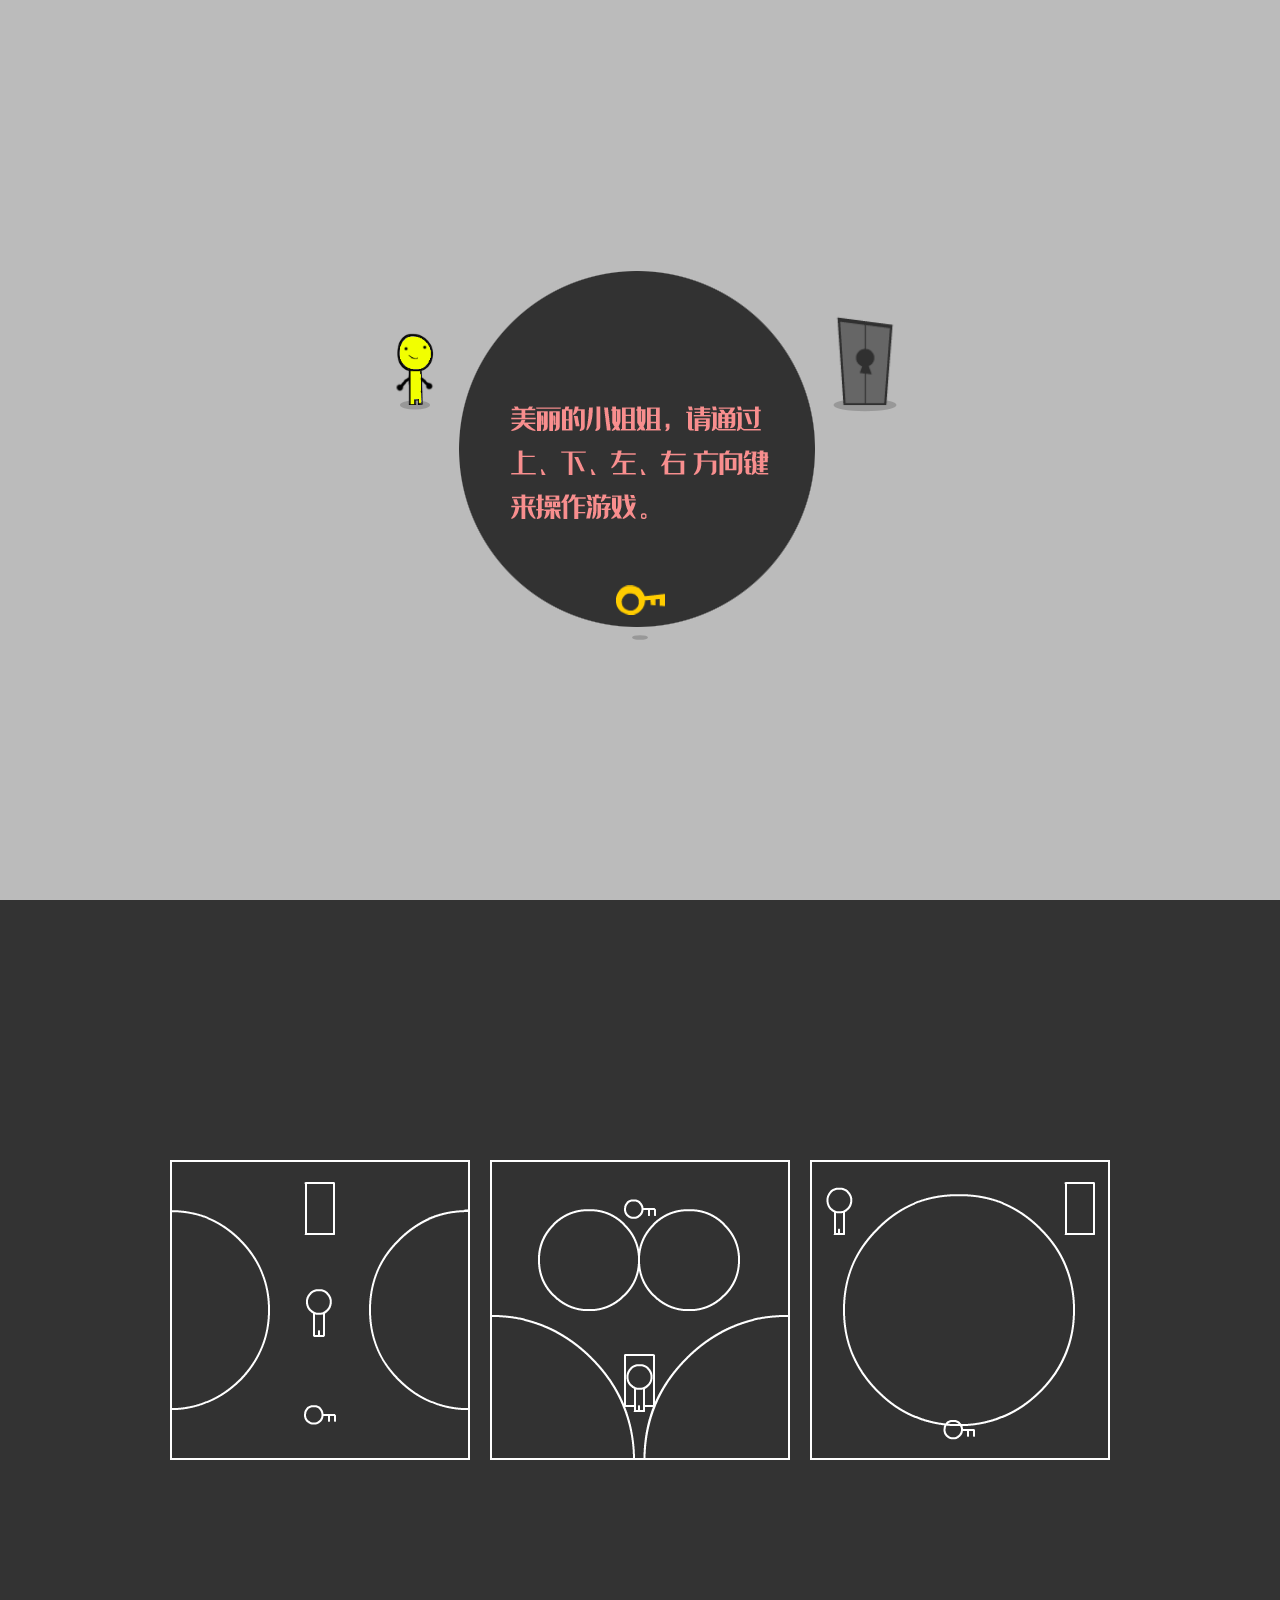
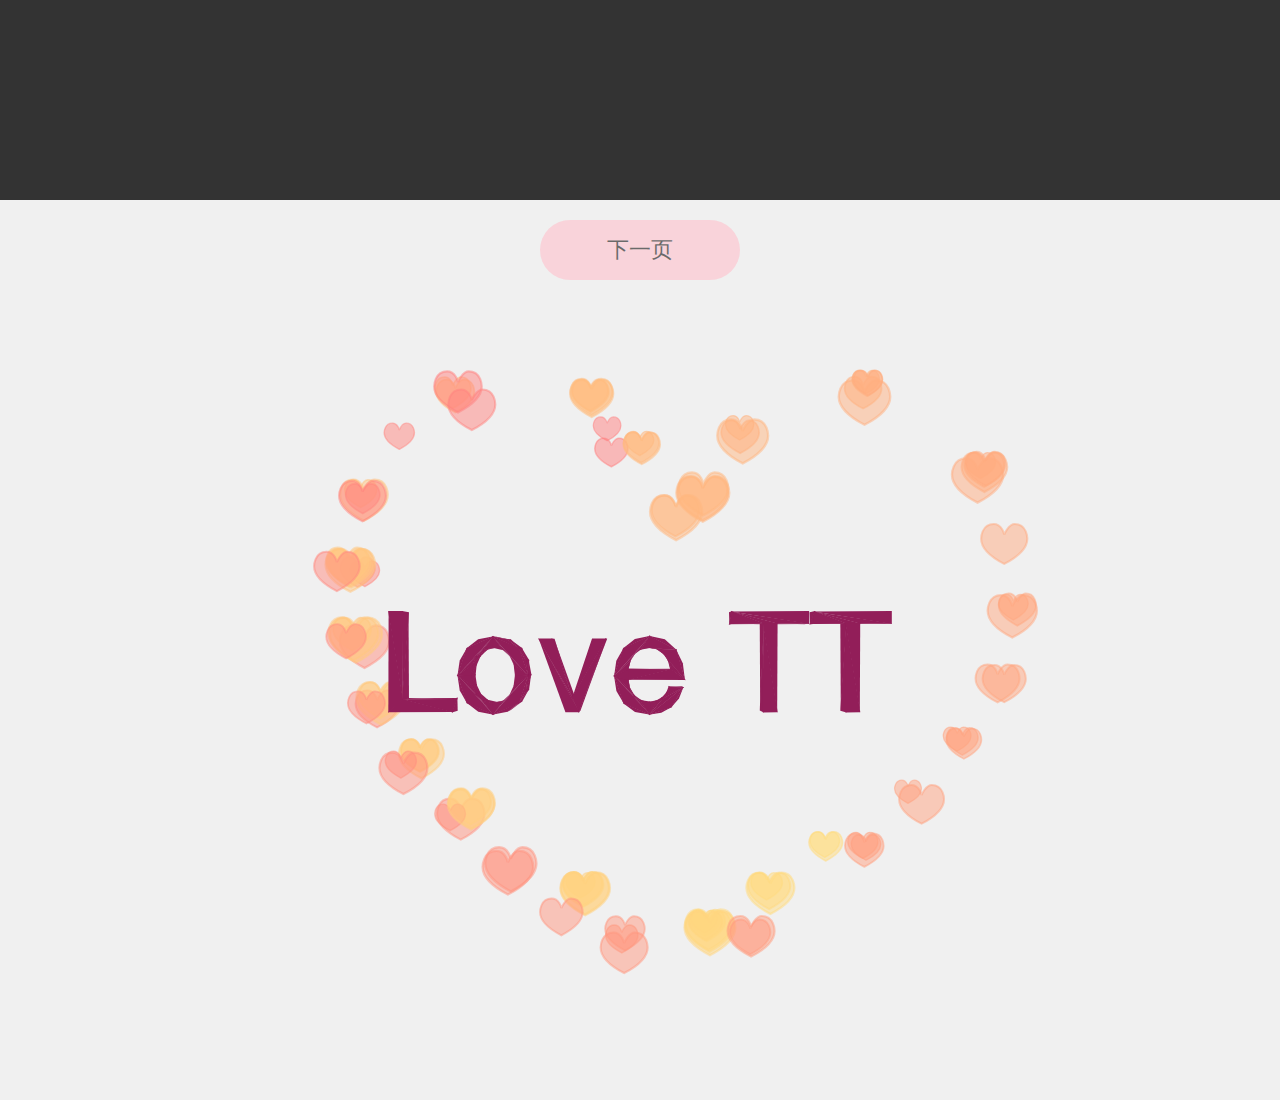
==== commit 09b41dab: "基本完成" ====
--- a/index.html
+++ b/index.html
@@ -20,6 +20,31 @@
       width: 100%;
       height: 100vh;
     }
+
+    #btn {
+      display: block;
+      width: 200px;
+      margin: 0 auto;
+      height: 60px;
+      border-radius: 30px;
+      font-size: 22px;
+      background-color: pink;
+      text-decoration: none;
+      opacity: 0.6;
+      color: #111;
+      line-height: 60px;
+      text-align: center;
+      position: absolute;
+      bottom:-80px;
+      left: 50%;
+      transform: translateX(-50%)
+    }
+    #end_container {
+      position: relative;
+    }
+    #end_container>div {
+      background-color: pink;
+    }
   </style>
 </head>
 
@@ -54,33 +79,332 @@
         <input style="display:none;" id="your_message"></input>
         <input style="display:none;" id="your_link"></input>
         <!-- 头部 -->
-        <header>
-          <ul class="layui-nav" lay-filter="demo" style="margin-right: 10px">
-            <li class="layui-nav-item"><a href="javascript:;">首页</a></li>
-            <li class="layui-nav-item"><a href="javascript:;">最美的小甜</a></li>
-            <li class="layui-nav-item"><a href="javascript:;">甜甜的哥哥</a></li>
-          </ul>
-        </header>
-        <!-- 内容区 -->
-        <main></main>
+        <a id="btn" href="page2.html">下一页</a>
       </div>
     </div>
 
   </div>
 
-  <script>
-    layui.use('element', function () {
-      var element = layui.element
-      //监听导航点击
-      element.on('nav(demo)', function (elem) {
-        console.log(elem) //得到当前点击的DOM对象
-      })
-    })
-  </script>
   <script src="js/Key.js"></script>
   <script src="js/game.js"></script>
   <script src="js/popup.js"></script>
   <script src="js/soundjs-0.6.0.min.js"></script>
+  <script src="js/nb.js"></script>
+
+  <script src="js/Projector.js"></script>
+  <script src="js/CanvasRenderer.js"></script>
+
+  <script src="js/tween.min.js"></script>
+  <script src="js/Sparks.js"></script>
+
+  <!-- load the font file from canvas-text -->
+
+  <script src="js/helvetiker_regular.typeface.js"></script>
+
+
+  <script>
+    var container;
+
+    var camera, scene, renderer;
+
+    var group, text, plane;
+
+    var targetRotation = 0;
+    var targetRotationOnMouseDown = 0;
+
+    var mouseX = 0;
+    var mouseXOnMouseDown = 0;
+
+    var windowHalfX = window.innerWidth / 2;
+    var windowHalfY = window.innerHeight / 2;
+
+    var heartShape, particleCloud, sparksEmitter, emitterPos;
+    var _rotation = 0;
+    var timeOnShapePath = 0;
+
+    init();
+    animate();
+
+    function init() {
+
+      container = document.createElement('div');
+      document.getElementById('end_container').appendChild(container);
+
+
+      //相机
+      camera = new THREE.PerspectiveCamera(50, window.innerWidth / window.innerHeight, 1, 1000);
+      camera.position.set(0, 150, 800);
+
+      //场景
+      scene = new THREE.Scene();
+
+      group = new THREE.Group();
+      scene.add(group);
+
+      // Get text from hash
+
+      var string = "Love TT";
+      var hash = document.location.hash.substr(1);
+
+      if (hash.length !== 0) {
+
+        string = hash;
+
+      }
+
+      var text3d = new THREE.TextGeometry(string, {
+        size: 80,
+        height: 20,
+        curveSegments: 2,
+        font: "helvetiker"
+
+      });
+
+      text3d.computeBoundingBox();
+      var centerOffset = -0.5 * (text3d.boundingBox.max.x - text3d.boundingBox.min.x);
+
+      var textMaterial = new THREE.MeshBasicMaterial({
+        color: Math.random() * 0xffffff,
+        overdraw: 0.5
+      });
+
+      text = new THREE.Mesh(text3d, textMaterial);
+
+      // Potentially, we can extract the vertices or faces of the text to generate particles too.
+      // Geo > Vertices > Position
+
+      text.position.x = centerOffset;
+      text.position.y = 100;
+      text.position.z = 0;
+
+      text.rotation.x = 0;
+      text.rotation.y = Math.PI * 2;
+
+      group.add(text);
+
+
+      particleCloud = new THREE.Object3D(); // Just a group
+      particleCloud.y = 800;
+      group.add(particleCloud);
+
+      // Create Particle Systems
+
+      // Heart
+
+      var x = 0,
+        y = 0;
+
+      heartShape = new THREE.Shape();
+
+      heartShape.moveTo(x + 25, y + 25);
+      heartShape.bezierCurveTo(x + 25, y + 25, x + 20, y, x, y);
+      heartShape.bezierCurveTo(x - 30, y, x - 30, y + 35, x - 30, y + 35);
+      heartShape.bezierCurveTo(x - 30, y + 55, x - 10, y + 77, x + 25, y + 95);
+      heartShape.bezierCurveTo(x + 60, y + 77, x + 80, y + 55, x + 80, y + 35);
+      heartShape.bezierCurveTo(x + 80, y + 35, x + 80, y, x + 50, y);
+      heartShape.bezierCurveTo(x + 35, y, x + 25, y + 25, x + 25, y + 25);
+
+      var hue = 0;
+
+      var hearts = function (context) {
+
+        context.globalAlpha = 0.5;
+        var x = 0,
+          y = 0;
+        context.scale(0.05, -0.05); // Scale so canvas render can redraw within bounds
+        context.beginPath();
+        // From http://blog.burlock.org/html5/130-paths
+        context.bezierCurveTo(x + 2.5, y + 2.5, x + 2.0, y, x, y);
+        context.bezierCurveTo(x - 3.0, y, x - 3.0, y + 3.5, x - 3.0, y + 3.5);
+        context.bezierCurveTo(x - 3.0, y + 5.5, x - 1.0, y + 7.7, x + 2.5, y + 9.5);
+        context.bezierCurveTo(x + 6.0, y + 7.7, x + 8.0, y + 5.5, x + 8.0, y + 3.5);
+        context.bezierCurveTo(x + 8.0, y + 3.5, x + 8.0, y, x + 5.0, y);
+        context.bezierCurveTo(x + 3.5, y, x + 2.5, y + 2.5, x + 2.5, y + 2.5);
+        context.fill();
+        context.lineWidth = 0.5; //0.05
+        context.stroke();
+
+      }
+
+      var setTargetParticle = function () {
+
+        var material = new THREE.SpriteCanvasMaterial({
+          program: hearts
+        });
+
+        material.color.setHSL(hue, 1, 0.75);
+        hue += 0.001;
+        if (hue > 1)
+          hue -= 1;
+
+        particle = new THREE.Sprite(material);
+
+        particle.scale.x = particle.scale.y = Math.random() * 40 + 40;
+        particleCloud.add(particle);
+
+        return particle;
+
+      };
+
+      var onParticleCreated = function (p) {
+
+        p.target.position.copy(p.position);
+
+      };
+
+      var onParticleDead = function (particle) {
+
+        particle.target.visible = false;
+        particleCloud.remove(particle.target);
+
+      };
+
+      sparksEmitter = new SPARKS.Emitter(new SPARKS.SteadyCounter(160));
+
+      emitterpos = new THREE.Vector3();
+
+      sparksEmitter.addInitializer(new SPARKS.Position(new SPARKS.PointZone(emitterpos)));
+      sparksEmitter.addInitializer(new SPARKS.Lifetime(0, 2));
+      sparksEmitter.addInitializer(new SPARKS.Target(null, setTargetParticle));
+
+      sparksEmitter.addInitializer(new SPARKS.Velocity(new SPARKS.PointZone(new THREE.Vector3(0, -50, 10))));
+
+      // TOTRY Set velocity to move away from centroid
+
+      sparksEmitter.addAction(new SPARKS.Age());
+      //sparksEmitter.addAction(new SPARKS.Accelerate(0.2));
+      sparksEmitter.addAction(new SPARKS.Move());
+      sparksEmitter.addAction(new SPARKS.RandomDrift(50, 50, 2000));
+
+      sparksEmitter.addCallback("created", onParticleCreated);
+      sparksEmitter.addCallback("dead", onParticleDead);
+      sparksEmitter.addCallback("updated", function (particle) {
+
+        particle.target.position.copy(particle.position);
+
+      });
+
+      sparksEmitter.start();
+
+      // End Particles
+
+
+      renderer = new THREE.CanvasRenderer();
+      renderer.setClearColor(0xf0f0f0);
+      renderer.setPixelRatio(window.devicePixelRatio);
+      renderer.setSize(window.innerWidth, window.innerHeight);
+      container.appendChild(renderer.domElement);
+
+      document.addEventListener('mousedown', onDocumentMouseDown, false);
+      document.addEventListener('touchstart', onDocumentTouchStart, false);
+      document.addEventListener('touchmove', onDocumentTouchMove, false);
+
+      //
+
+      window.addEventListener('resize', onWindowResize, false);
+
+    }
+
+    function onWindowResize() {
+
+      windowHalfX = window.innerWidth / 2;
+      windowHalfY = window.innerHeight / 2;
+
+      camera.aspect = window.innerWidth / window.innerHeight;
+      camera.updateProjectionMatrix();
+
+      renderer.setSize(window.innerWidth, window.innerHeight);
+
+    }
+
+    //
+
+    document.addEventListener('mousemove', onDocumentMouseMove, false);
+
+    function onDocumentMouseDown(event) {
+
+      event.preventDefault();
+
+      mouseXOnMouseDown = event.clientX - windowHalfX;
+      targetRotationOnMouseDown = targetRotation;
+
+      if (sparksEmitter.isRunning()) {
+
+        sparksEmitter.stop();
+
+      } else {
+
+        sparksEmitter.start();
+
+      }
+
+    }
+
+    function onDocumentMouseMove(event) {
+
+      mouseX = event.clientX - windowHalfX;
+
+      targetRotation = targetRotationOnMouseDown + (mouseX - mouseXOnMouseDown) * 0.02;
+
+    }
+
+    function onDocumentTouchStart(event) {
+
+      if (event.touches.length == 1) {
+
+        event.preventDefault();
+
+        mouseXOnMouseDown = event.touches[0].pageX - windowHalfX;
+        targetRotationOnMouseDown = targetRotation;
+
+      }
+
+    }
+
+    function onDocumentTouchMove(event) {
+
+      if (event.touches.length == 1) {
+
+        event.preventDefault();
+
+        mouseX = event.touches[0].pageX - windowHalfX;
+        targetRotation = targetRotationOnMouseDown + (mouseX - mouseXOnMouseDown) * 0.05;
+
+      }
+
+    }
+
+    //
+
+    function animate() { //更新场景
+
+      requestAnimationFrame(animate);
+
+      render();
+
+    }
+
+    function render() {
+
+      timeOnShapePath += 0.0337;
+
+      if (timeOnShapePath > 1)
+        timeOnShapePath -= 1;
+
+      // TODO Create a PointOnShape Action/Zone in the particle engine
+      var pointOnShape = heartShape.getPointAt(timeOnShapePath);
+
+      emitterpos.x = pointOnShape.x * 5 - 100;
+      emitterpos.y = -pointOnShape.y * 5 + 400;
+
+      // Pretty cool effect if you enable this
+      // particleCloud.rotation.y += 0.05;
+
+      group.rotation.y += (targetRotation - group.rotation.y) * 0.05;
+      renderer.render(scene, camera);
+    }
+  </script>
+
 </body>
 
 </html>